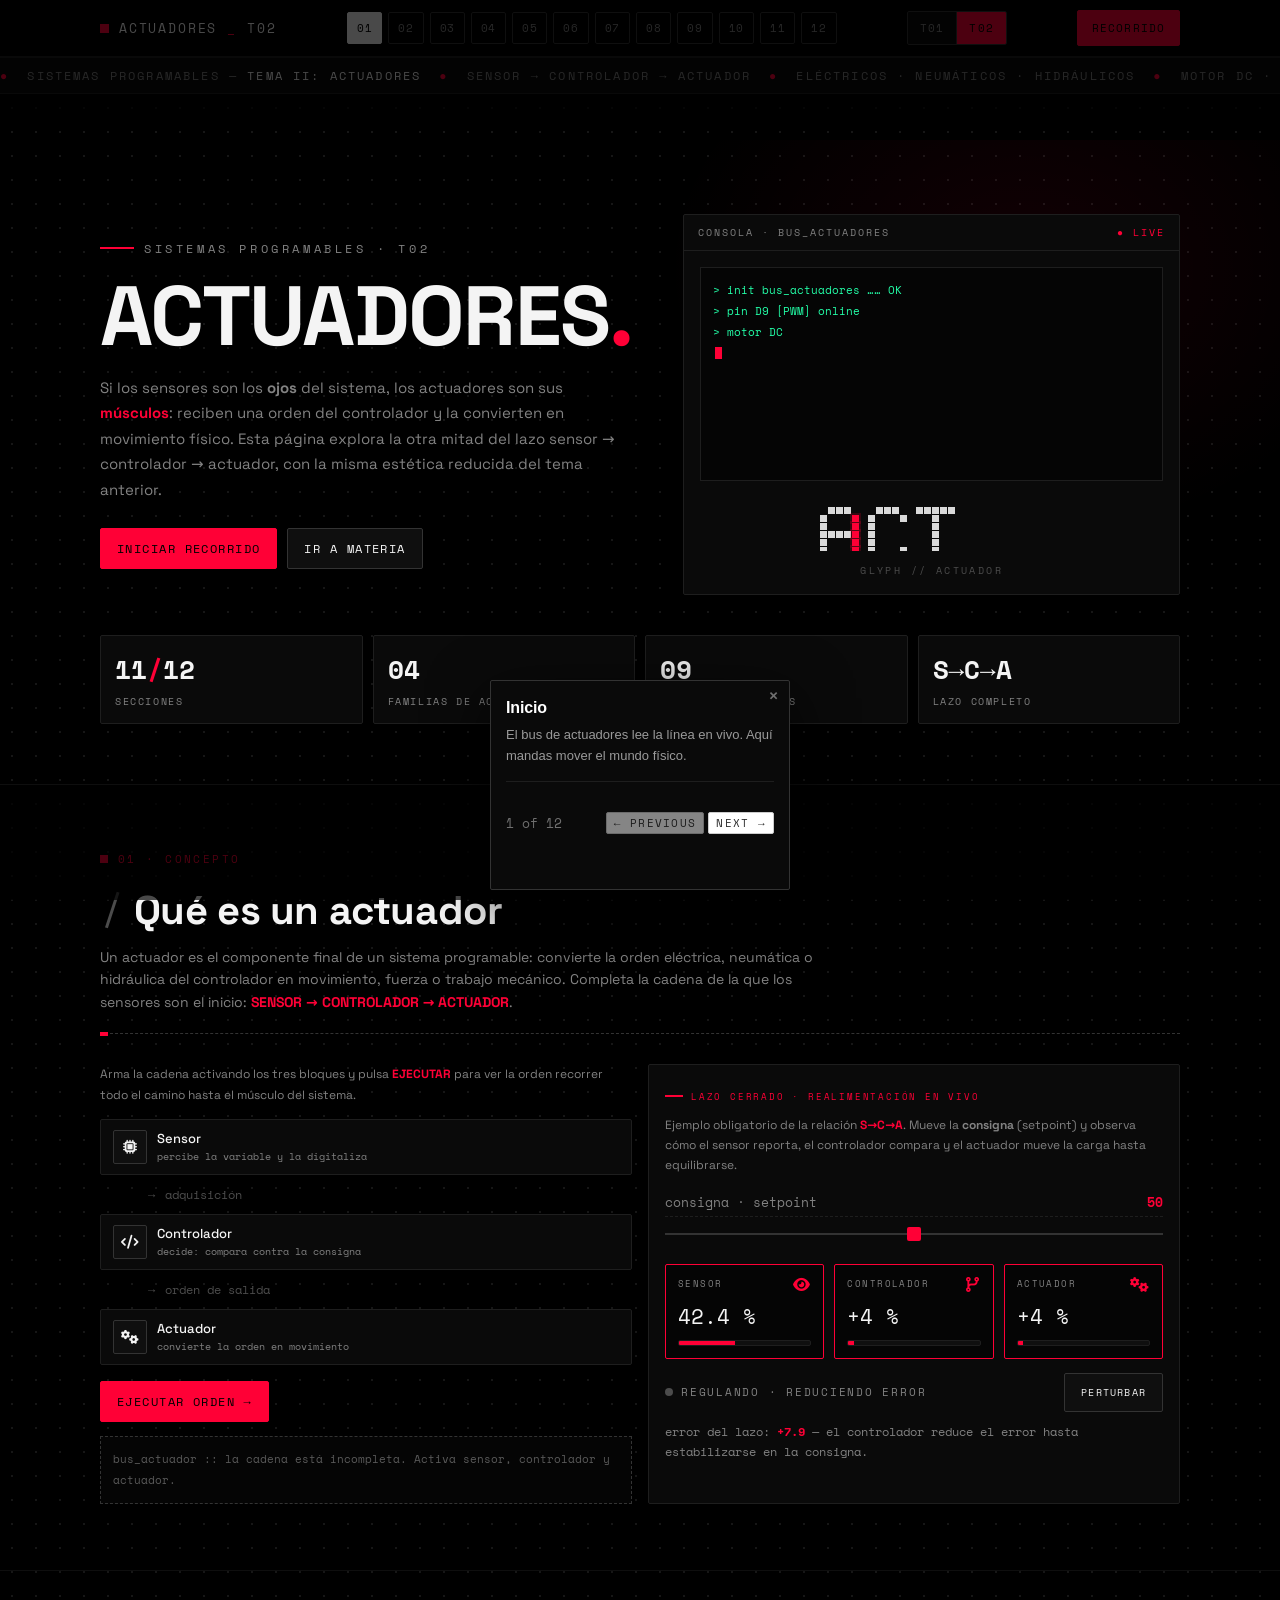
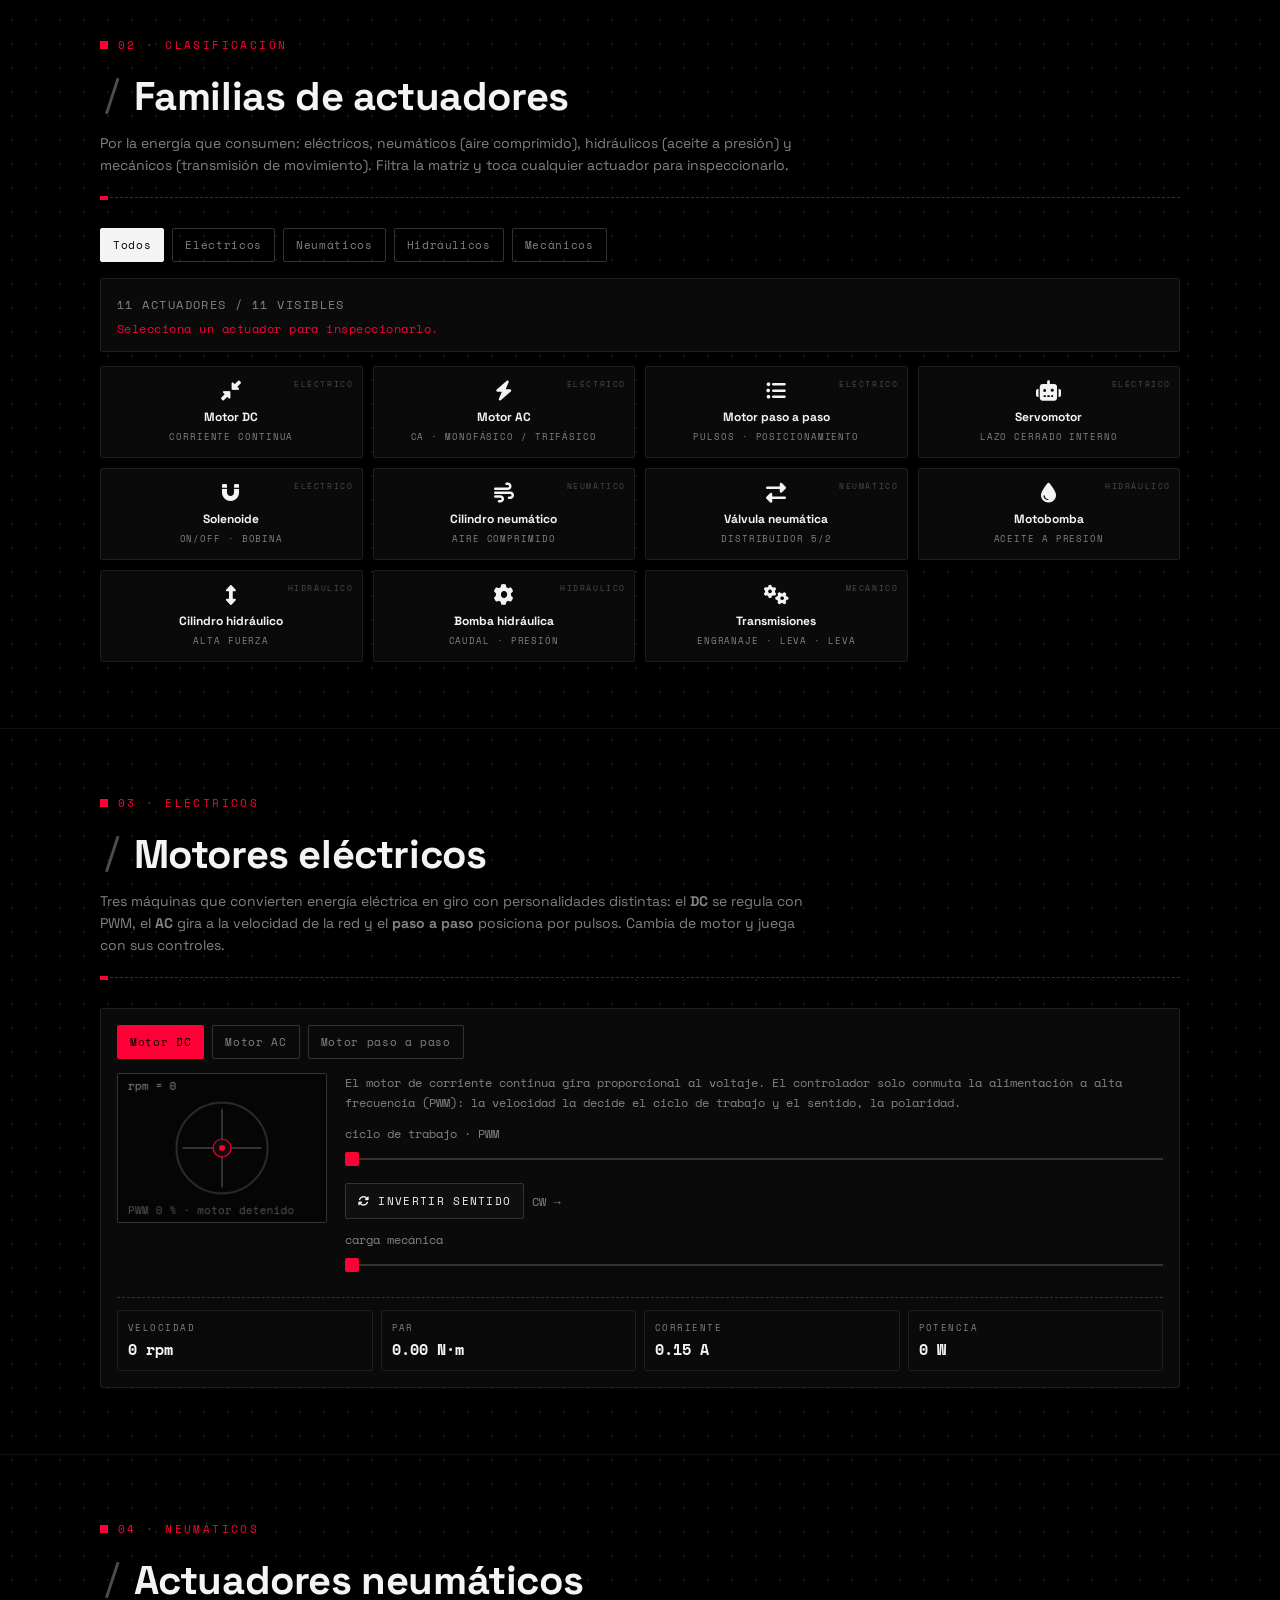
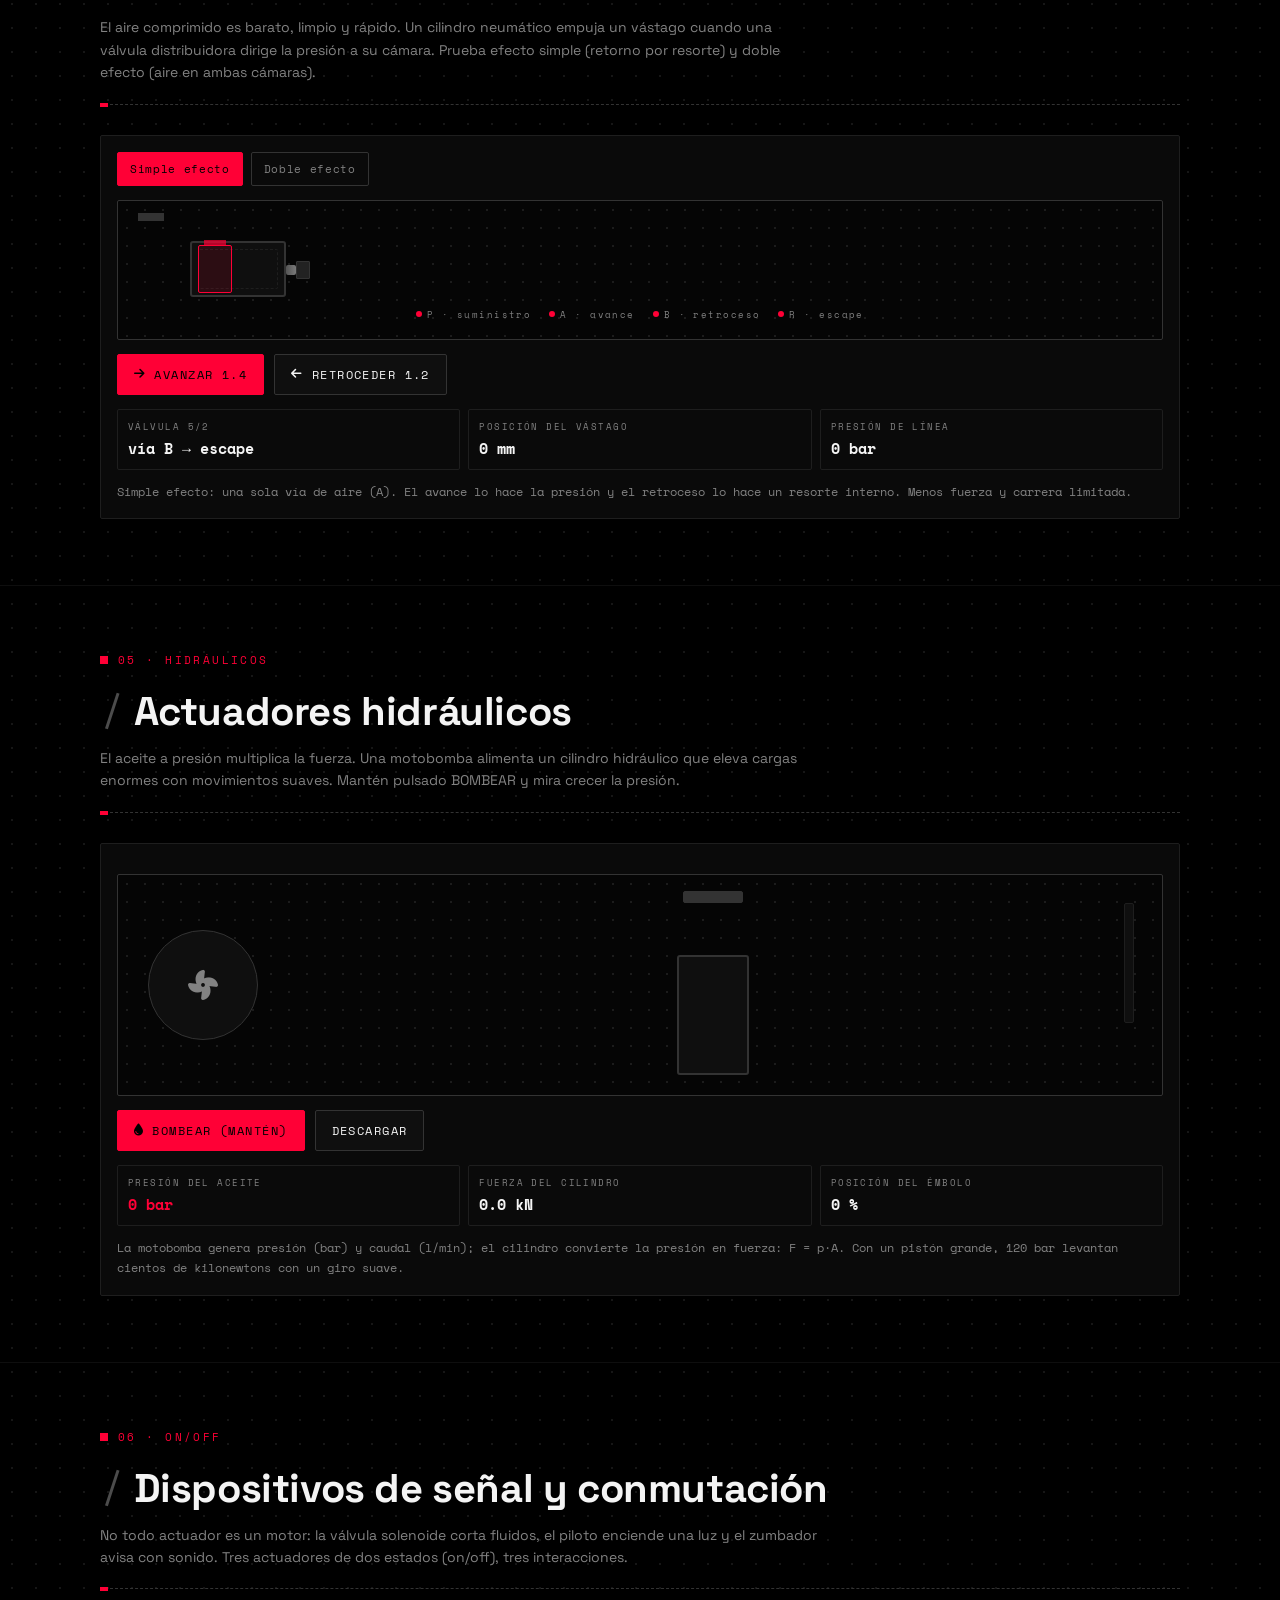
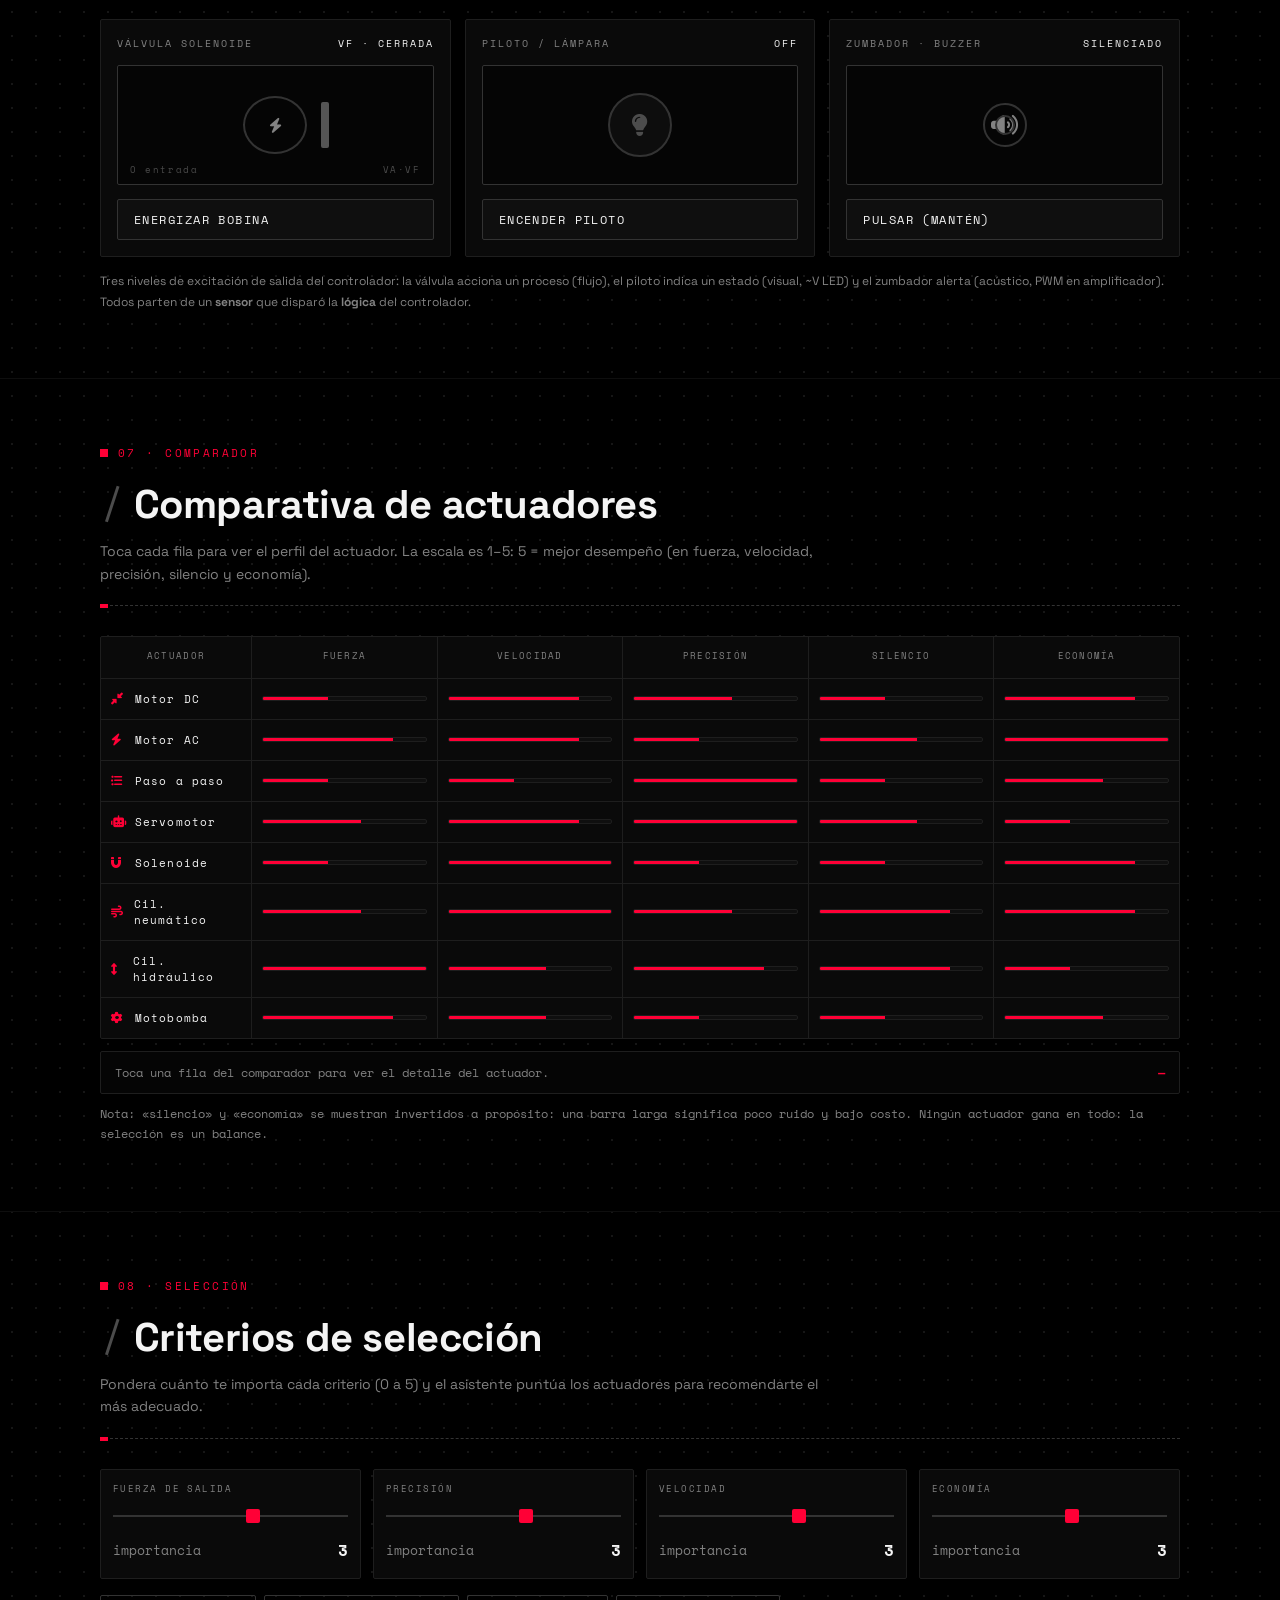
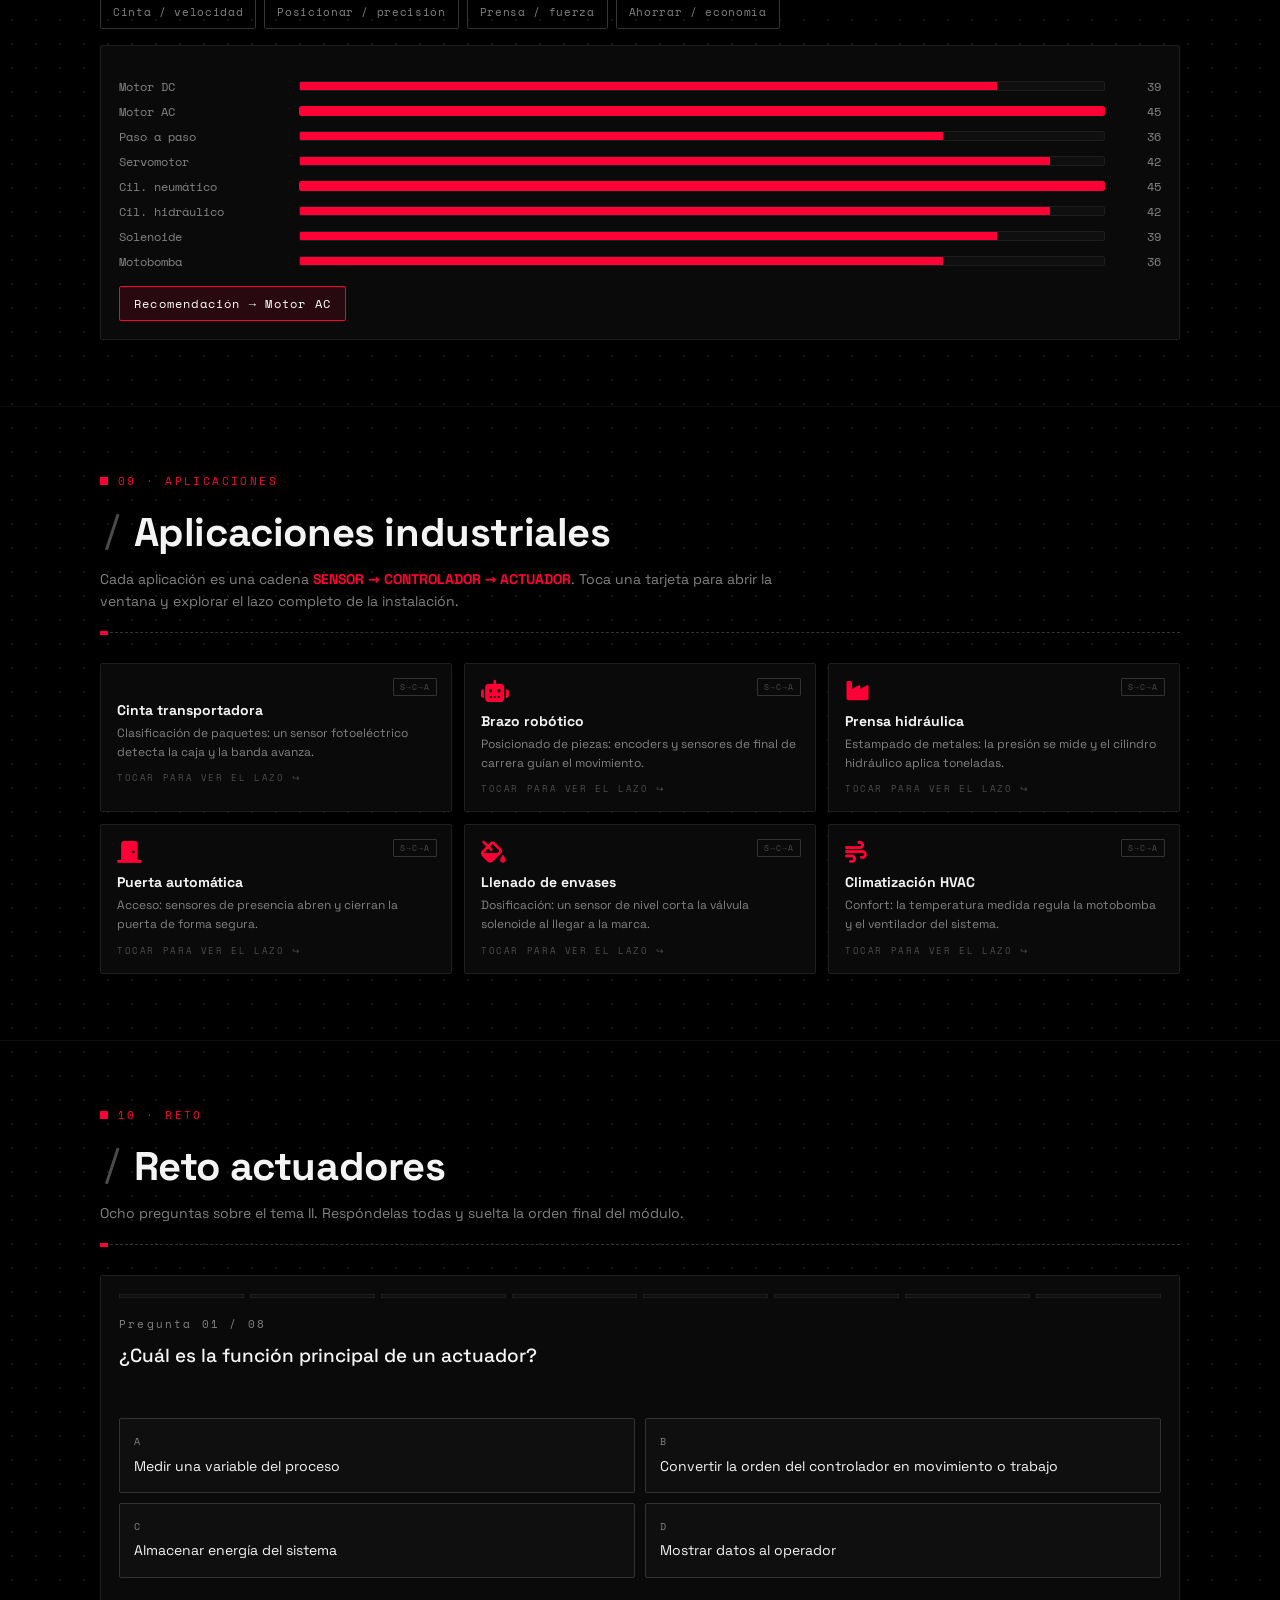
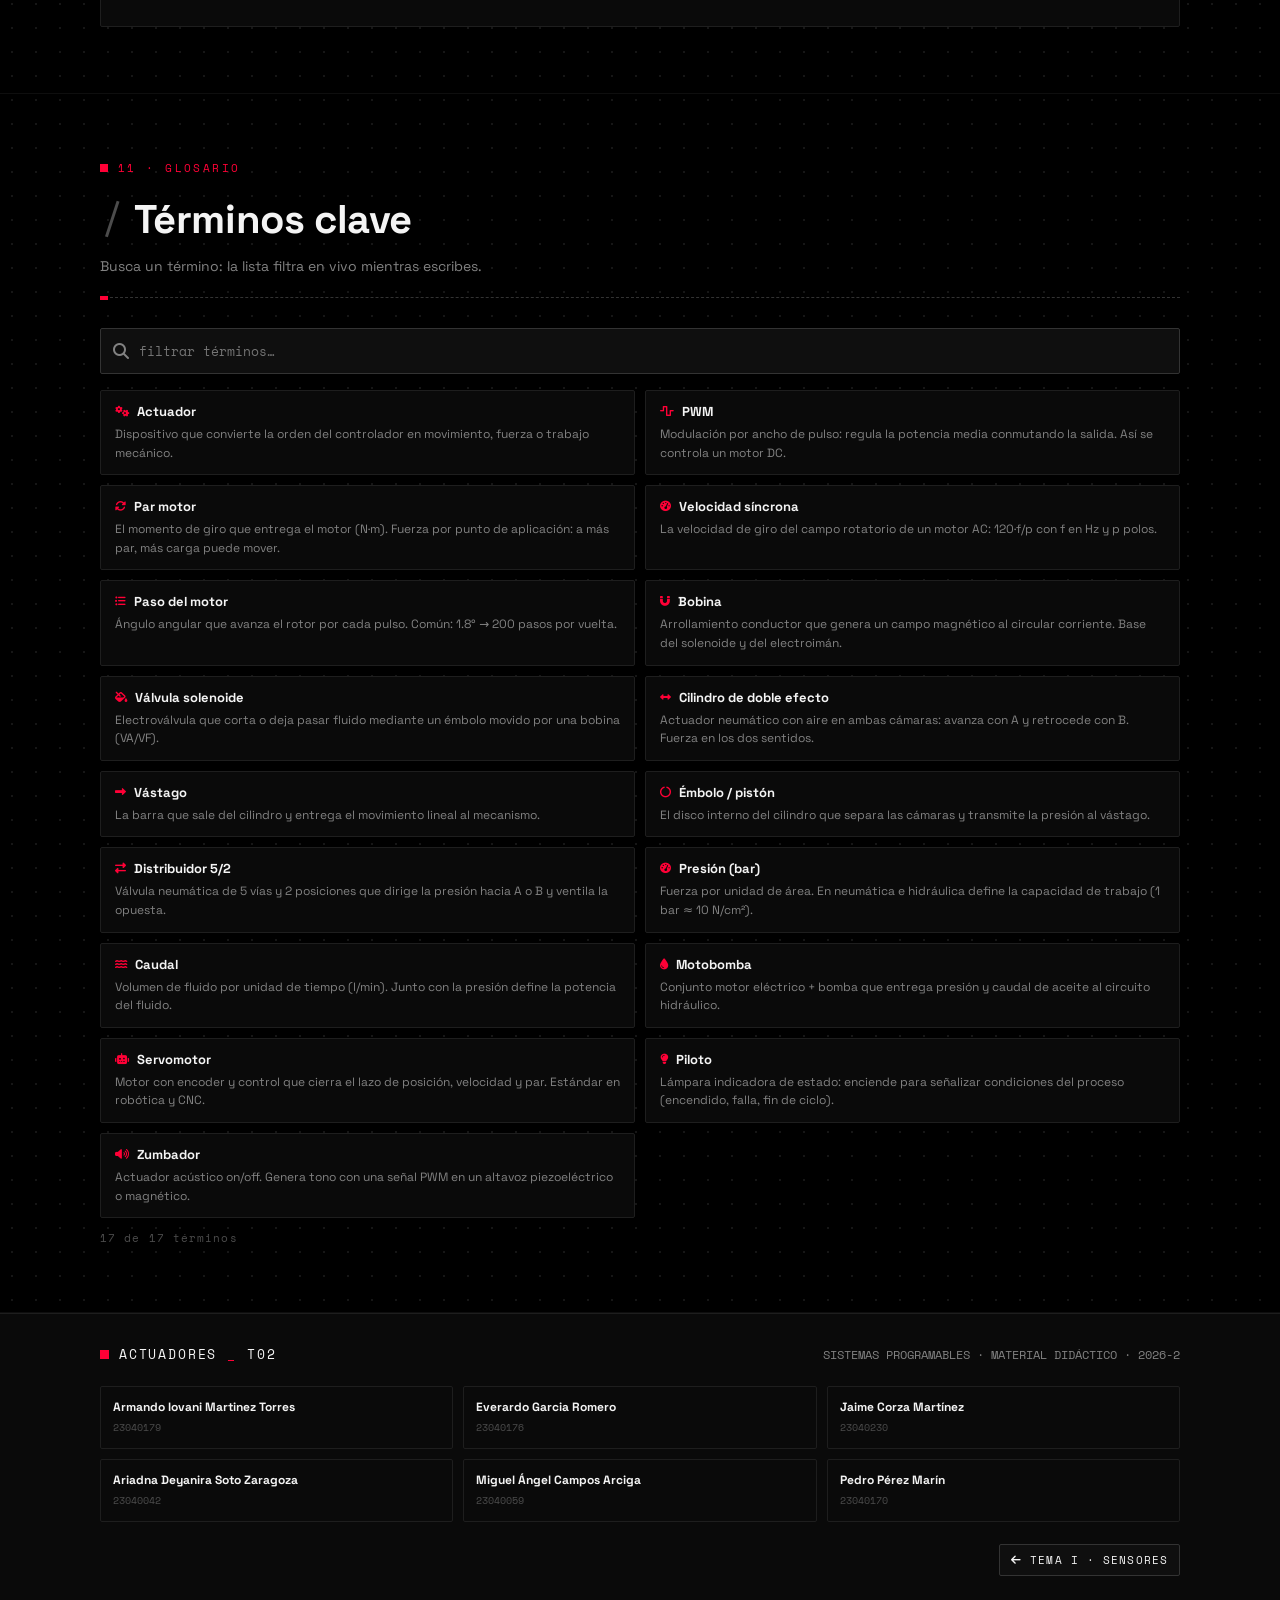
==== tema2.html @ d264b1d3 "tema 2: actuadores" ====
<!DOCTYPE html>
<html lang="es">
<head>
<meta charset="UTF-8">
<meta name="viewport" content="width=device-width, initial-scale=1.0">
<title>Actuadores · Sistemas Programables · T02</title>
<link rel="stylesheet" href="assets/vendor/fontawesome/fontawesome.min.css">
<link rel="stylesheet" href="assets/vendor/driver/driver.min.css">
<link rel="stylesheet" href="assets/css/styles.css">
<link rel="stylesheet" href="assets/css/tema2.css">
</head>
<body>

<!-- ======================= BARRA SUPERIOR ======================= -->
<header class="topbar">
  <div class="wrap topbar-in">
    <a class="nav-logo" href="index.html"><span class="dotp"></span>ACTUADORES<span class="red">_</span>T02</a>
    <nav class="nav-chips" id="navChips">
      <a class="nav-chip" href="#inicio">01</a>
      <a class="nav-chip" href="#concepto">02</a>
      <a class="nav-chip" href="#clas">03</a>
      <a class="nav-chip" href="#elect">04</a>
      <a class="nav-chip" href="#neum">05</a>
      <a class="nav-chip" href="#hidr">06</a>
      <a class="nav-chip" href="#ond">07</a>
      <a class="nav-chip" href="#comp">08</a>
      <a class="nav-chip" href="#criterio">09</a>
      <a class="nav-chip" href="#apli">10</a>
      <a class="nav-chip" href="#reto">11</a>
      <a class="nav-chip" href="#glos">12</a>
    </nav>
    <div class="theme-seg">
      <a href="index.html">T01</a>
      <a href="tema2.html" class="on">T02</a>
    </div>
    <button class="tour-btn" id="btnTour" type="button">Recorrido</button>
  </div>
</header>

<!-- ======================= MARQUEE ======================= -->
<div class="marquee" aria-hidden="true">
  <div class="marquee-track" id="marquee:track">
    <span class="m-sep">●</span><span class="m-item">Sistemas Programables — <b>Tema II: Actuadores</b></span>
    <span class="m-sep">●</span><span class="m-item">Sensor → Controlador → Actuador</span>
    <span class="m-sep">●</span><span class="m-item">Eléctricos · Neumáticos · Hidráulicos</span>
    <span class="m-sep">●</span><span class="m-item">Motor DC · AC · Paso a paso</span>
    <span class="m-sep">●</span><span class="m-item">Válvulas · Motobombas · Cilindros</span>
    <span class="m-sep">●</span><span class="m-item">Estilo Nothing · Cero internet</span>
    <span class="m-sep">●</span><span class="m-item">Sistemas Programables — <b>Tema II: Actuadores</b></span>
    <span class="m-sep">●</span><span class="m-item">Sensor → Controlador → Actuador</span>
    <span class="m-sep">●</span><span class="m-item">Eléctricos · Neumáticos · Hidráulicos</span>
    <span class="m-sep">●</span><span class="m-item">Motor DC · AC · Paso a paso</span>
    <span class="m-sep">●</span><span class="m-item">Válvulas · Motobombas · Cilindros</span>
    <span class="m-sep">●</span><span class="m-item">Estilo Nothing · Cero internet</span>
  </div>
</div>

<main>
<!-- ======================= HERO ======================= -->
<section class="hero section" id="inicio">
  <div class="wrap">
    <div class="herolay">
      <div class="hero-copy">
        <div class="hero-kick">Sistemas Programables · T02</div>
        <h1 class="big">ACTUADORES<span class="red">.</span></h1>
        <p>Si los sensores son los <b class="muted">ojos</b> del sistema, los actuadores son sus <b class="red">músculos</b>: reciben una orden del controlador y la convierten en movimiento físico. Esta página explora la otra mitad del lazo sensor → controlador → actuador, con la misma estética reducida del tema anterior.</p>
        <div class="hero-cta">
          <button class="btn red" id="btnTour2" type="button">Iniciar recorrido</button>
          <button class="btn" data-goto="#concepto" type="button">Ir a materia</button>
        </div>
      </div>

      <div class="hero-stage">
        <div class="hs-head"><span>consola · bus_actuadores</span><span class="red">● live</span></div>
        <div class="hs-body">
          <div class="feedbox" id="feed2"></div>
          <div class="glyphrow"><canvas id="heroGlyph2" width="240" height="52"></canvas></div>
          <div class="hs-label">glyph // actuador</div>
        </div>
      </div>
    </div>

    <div class="statrow">
      <div class="stat"><div class="stat-num">11<i>/</i>12</div><div class="stat-lbl">secciones</div></div>
      <div class="stat"><div class="stat-num">04</div><div class="stat-lbl">familias de actuadores</div></div>
      <div class="stat"><div class="stat-num">09</div><div class="stat-lbl">demos interactivas</div></div>
      <div class="stat"><div class="stat-num">S→C→A</div><div class="stat-lbl">lazo completo</div></div>
    </div>
  </div>
</section>

<!-- ======================= 01 CONCEPTO / LAZO ======================= -->
<section class="section" id="concepto">
  <div class="wrap">
    <div class="sec-head">
      <div class="sec-kick"><span class="sq"></span>01 · concepto</div>
      <h2 class="sec-title"><span class="num">/</span>Qué es un actuador</h2>
      <p class="sec-sub">Un actuador es el componente final de un sistema programable: convierte la orden eléctrica, neumática o hidráulica del controlador en movimiento, fuerza o trabajo mecánico. Completa la cadena de la que los sensores son el inicio: <b class="red">SENSOR → CONTROLADOR → ACTUADOR</b>.</p>
      <div class="sec-line"></div>
    </div>

    <div class="cycle">
      <div>
        <p class="muted small" style="margin-bottom:14px;line-height:1.7">Arma la cadena activando los tres bloques y pulsa <b class="red">EJECUTAR</b> para ver la orden recorrer todo el camino hasta el músculo del sistema.</p>
        <div class="act-chain" id="chainAct">
          <div class="act-node" data-on="false">
            <div class="an-top"><div class="an-ico"><i class="fas fa-microchip"></i></div><div><div class="an-name">Sensor</div><div class="an-desc">percibe la variable y la digitaliza</div></div></div>
          </div>
          <div class="act-chain-arrow"><span class="arrow">→</span> adquisición</div>
          <div class="act-node" data-on="false">
            <div class="an-top"><div class="an-ico"><i class="fas fa-code"></i></div><div><div class="an-name">Controlador</div><div class="an-desc">decide: compara contra la consigna</div></div></div>
          </div>
          <div class="act-chain-arrow"><span class="arrow">→</span> orden de salida</div>
          <div class="act-node" data-on="false">
            <div class="an-top"><div class="an-ico"><i class="fas fa-cogs"></i></div><div><div class="an-name">Actuador</div><div class="an-desc">convierte la orden en movimiento</div></div></div>
          </div>
        </div>
        <button class="btn red" id="btnExec" type="button" style="margin-top:16px" disabled>Ejecutar orden →</button>
        <div class="exec-read" id="execRead">
          <div class="l dim">bus_actuador :: la cadena está incompleta. Activa sensor, controlador y actuador.</div>
        </div>
      </div>

      <div class="loop-card">
        <div class="loop-tag">lazo cerrado · realimentación en vivo</div>
        <p class="muted small" style="line-height:1.7">Ejemplo obligatorio de la relación <b class="red">S→C→A</b>. Mueve la <b>consigna</b> (setpoint) y observa cómo el sensor reporta, el controlador compara y el actuador mueve la carga hasta equilibrarse.</p>
        <div class="readrow" style="margin:12px 0 4px"><span class="muted">consigna · setpoint</span><b id="cpSetVal" class="red">50</b></div>
        <input type="range" id="cpSet" min="0" max="100" value="50" class="accent">

        <div class="loop-cols" style="margin-top:12px">
          <div class="loop-cell" id="lpSensor">
            <div class="lc-head"><span>sensor</span><i class="lc-ico fas fa-eye"></i></div>
            <div class="lc-val" id="lpSensorVal">0.0 %</div>
            <div class="lc-bar"><i id="lpSensorBar"></i></div>
          </div>
          <div class="loop-cell" id="lpCtrl">
            <div class="lc-head"><span>controlador</span><i class="lc-ico fas fa-code-branch"></i></div>
            <div class="lc-val" id="lpCtrlVal">0 %</div>
            <div class="lc-bar"><i id="lpCtrlBar"></i></div>
          </div>
          <div class="loop-cell" id="lpAct">
            <div class="lc-head"><span>actuador</span><i class="lc-ico fas fa-cogs"></i></div>
            <div class="lc-val" id="lpActVal">0 %</div>
            <div class="lc-bar"><i id="lpActBar"></i></div>
          </div>
        </div>

        <div class="loop-foot">
          <span class="loop-status" id="lpStatus"><span class="dot"></span>INICIALIZANDO</span>
          <button class="btn" id="lpPert" type="button" style="margin-left:auto;font-size:10px">Perturbar</button>
        </div>
        <p class="mono muted small" style="margin-top:10px;line-height:1.7">error del lazo: <b class="red" id="lpErr">0.0</b> — el controlador reduce el error hasta estabilizarse en la consigna.</p>
      </div>
    </div>
  </div>
</section>

<!-- ======================= 02 CLASIFICACIÓN ======================= -->
<section class="section" id="clas">
  <div class="wrap">
    <div class="sec-head">
      <div class="sec-kick"><span class="sq"></span>02 · clasificación</div>
      <h2 class="sec-title"><span class="num">/</span>Familias de actuadores</h2>
      <p class="sec-sub">Por la energía que consumen: eléctricos, neumáticos (aire comprimido), hidráulicos (aceite a presión) y mecánicos (transmisión de movimiento). Filtra la matriz y toca cualquier actuador para inspeccionarlo.</p>
      <div class="sec-line"></div>
    </div>

    <div class="segs" id="amaSegs" style="margin-bottom:16px">
      <button class="seg active" data-f="all" type="button">Todos</button>
      <button class="seg" data-f="elec" type="button">Eléctricos</button>
      <button class="seg" data-f="neum" type="button">Neumáticos</button>
      <button class="seg" data-f="hidr" type="button">Hidráulicos</button>
      <button class="seg" data-f="mech" type="button">Mecánicos</button>
    </div>

    <div class="card" style="padding:14px 16px;margin-bottom:14px">
      <span class="mono muted small" id="amaCount" style="letter-spacing:.12em;text-transform:uppercase">11 actuadores / 11 visibles</span>
      <div class="mono red small" id="amaDetail" style="margin-top:6px;letter-spacing:.04em">Selecciona un actuador para inspeccionarlo.</div>
    </div>

    <div class="cls" id="amaGrid">
      <div class="tile" data-c="elec" data-d="Convierte corriente continua en giro y par. Velocidad regulable por PWM; potencia media. Ideal para bandas y bombas de baja exigencia."><span class="cat">eléctrico</span><i class="fas fa-compress-alt"></i><b>Motor DC</b><span>corriente continua</span></div>
      <div class="tile" data-c="elec" data-d="Funciona con corriente alterna (monofásico o trifásico). Gran potencia y robustez; velocidad ligada a la frecuencia de red."><span class="cat">eléctrico</span><i class="fas fa-bolt"></i><b>Motor AC</b><span>ca · monofásico / trifásico</span></div>
      <div class="tile" data-c="elec" data-d="Gira en pasos discretos y exactos (p. ej. 1.8°). Posiciona sin encoder; el controlador entrega pulsos que definen ángulo y velocidad."><span class="cat">eléctrico</span><i class="fas fa-list-ul"></i><b>Motor paso a paso</b><span>pulsos · posicionamiento</span></div>
      <div class="tile" data-c="elec" data-d="Motor + encoder y control propio: cierra el lazo de posición, velocidad y par. El estándar en robótica y CNC."><span class="cat">eléctrico</span><i class="fas fa-robot"></i><b>Servomotor</b><span>lazo cerrado interno</span></div>
      <div class="tile" data-c="elec" data-d="Electroimán: conmuta un émbolo. Acción on/off rápida; se usa para válvulas, contactos y pilotos."><span class="cat">eléctrico</span><i class="fas fa-magnet"></i><b>Solenoide</b><span>on/off · bobina</span></div>
      <div class="tile" data-c="neum" data-d="Cilindro empujado por aire comprimido. Simple efecto (resorte) o doble efecto (aire en ambas cámaras). Rápidos, limpios y seguros."><span class="cat">neumático</span><i class="fas fa-wind"></i><b>Cilindro neumático</b><span>aire comprimido</span></div>
      <div class="tile" data-c="neum" data-d="Distribuye el aire entre las cámaras del cilindro. La 5/2 (5 vías, 2 posiciones) o la 3/2 gobiernan avance y retroceso."><span class="cat">neumático</span><i class="fas fa-exchange-alt"></i><b>Válvula neumática</b><span>distribuidor 5/2</span></div>
      <div class="tile" data-c="hidr" data-d="Bomba de aceite impulsada por un motor eléctrico: suministra presión y caudal al circuito hidráulico."><span class="cat">hidráulico</span><i class="fas fa-tint"></i><b>Motobomba</b><span>aceite a presión</span></div>
      <div class="tile" data-c="hidr" data-d="Cilindro movido por aceite a alta presión. Fuerzas enormes (prensas, excavadoras) con control fino del caudal."><span class="cat">hidráulico</span><i class="fas fa-arrows-alt-v"></i><b>Cilindro hidráulico</b><span>alta fuerza</span></div>
      <div class="tile" data-c="hidr" data-d="Genera el flujo de aceite. Puede ser de engranajes, paletas o pistones; define presión (bar) y caudal (l/min) del sistema."><span class="cat">hidráulico</span><i class="fas fa-cog"></i><b>Bomba hidráulica</b><span>caudal · presión</span></div>
      <div class="tile" data-c="mech" data-d="Convierten y transmiten movimiento: engranajes, levas, tornillo sinfín, embragues. Bajan la velocidad y multiplican el par."><span class="cat">mecánico</span><i class="fas fa-cogs"></i><b>Transmisiones</b><span>engranaje · leva · leva</span></div>
    </div>
  </div>
</section>

<!-- ======================= 03 ELÉCTRICOS / MOTORES ======================= -->
<section class="section" id="elect">
  <div class="wrap">
    <div class="sec-head">
      <div class="sec-kick"><span class="sq"></span>03 · eléctricos</div>
      <h2 class="sec-title"><span class="num">/</span>Motores eléctricos</h2>
      <p class="sec-sub">Tres máquinas que convierten energía eléctrica en giro con personalidades distintas: el <b>DC</b> se regula con PWM, el <b>AC</b> gira a la velocidad de la red y el <b>paso a paso</b> posiciona por pulsos. Cambia de motor y juega con sus controles.</p>
      <div class="sec-line"></div>
    </div>

    <div class="cmp-panel">
      <div class="segs" id="motTabs">
        <button class="seg red active" data-m="dc" type="button">Motor DC</button>
        <button class="seg red" data-m="ac" type="button">Motor AC</button>
        <button class="seg red" data-m="step" type="button">Motor paso a paso</button>
      </div>

      <div class="mot-grid">
        <canvas class="mot-canvas" id="motCanvas" width="210" height="150"></canvas>

        <div class="mot-ctl">
          <p class="mono muted small" id="motPrinc" style="line-height:1.7">—</p>

          <div id="ctlDC">
            <div class="mono muted small" style="margin-bottom:4px">ciclo de trabajo · PWM</div>
            <input type="range" id="dcPwm" min="0" max="100" value="0" class="accent">
            <div class="row" style="display:flex;gap:8px;flex-wrap:wrap;margin-top:6px">
              <button class="btn" id="dcDir" type="button"><i class="fas fa-sync-alt"></i> Invertir sentido</button>
              <span class="mono muted small" style="align-self:center" id="dcDirV">CW →</span>
            </div>
          </div>
          <div id="ctlAC" style="display:none">
            <div class="row">
              <button class="btn red" id="acOn" type="button">Encender</button>
              <button class="btn" id="acRev" type="button" disabled>Invertir fases</button>
            </div>
            <p class="muted small" style="line-height:1.6;font-size:11px">Invertir dos fases del trifásico cambia el sentido del campo giratorio.</p>
          </div>
          <div id="ctlSTEP" style="display:none">
            <div class="row">
              <button class="btn" id="spL" type="button">◀ paso</button>
              <button class="btn" id="spR" type="button">paso ▶</button>
              <button class="btn red" id="spAuto" type="button">Auto: OFF</button>
            </div>
            <div class="readrow"><span class="muted">ángulo del rotor</span><b id="spAngle">0.0°</b></div>
          </div>

          <div id="dcCtl2" style="display:none">
            <div class="mono muted small" style="margin-bottom:4px">carga mecánica</div>
            <input type="range" id="dcLoad" min="0" max="100" value="0" class="accent">
          </div>
        </div>
      </div>

      <div class="m-reads">
        <div class="t-readrow" style="grid-template-columns:repeat(4,1fr)">
          <div class="t-read"><span>velocidad</span><b id="mR1">0 rpm</b></div>
          <div class="t-read"><span>par</span><b id="mR2">0.00 N·m</b></div>
          <div class="t-read"><span>corriente</span><b id="mR3">0.15 A</b></div>
          <div class="t-read"><span>potencia</span><b id="mR4">0 W</b></div>
        </div>
        <div class="coil-row" id="coilRow" style="display:none;margin-top:4px">
          <div class="coil" data-ph="0">A+</div>
          <div class="coil" data-ph="1">B+</div>
          <div class="coil" data-ph="2">A−</div>
          <div class="coil" data-ph="3">B−</div>
        </div>
      </div>
    </div>
  </div>
</section>

<!-- ======================= 04 NEUMÁTICOS ======================= -->
<section class="section" id="neum">
  <div class="wrap">
    <div class="sec-head">
      <div class="sec-kick"><span class="sq"></span>04 · neumáticos</div>
      <h2 class="sec-title"><span class="num">/</span>Actuadores neumáticos</h2>
      <p class="sec-sub">El aire comprimido es barato, limpio y rápido. Un cilindro neumático empuja un vástago cuando una válvula distribuidora dirige la presión a su cámara. Prueba efecto simple (retorno por resorte) y doble efecto (aire en ambas cámaras).</p>
      <div class="sec-line"></div>
    </div>

    <div class="cmp-panel">
      <div class="segs" id="pneTabs">
        <button class="seg red active" data-p="se" type="button">Simple efecto</button>
        <button class="seg red" data-p="dde" type="button">Doble efecto</button>
      </div>

      <div class="pneu-stage">
        <div class="grid-dots"></div>
        <div class="hose" id="pneHose"></div>
        <div class="pneu-vis">
          <div class="cyl-barrel"></div>
          <div class="cyl-piston" id="pnePiston" style="left:62px"></div>
          <div class="cyl-rod" id="pneRod" style="left:150px;width:10px"></div>
          <div class="cyl-tip" id="pneTip" style="left:160px"></div>
          <div class="cyl-ports">
            <span class="pt"><i></i> P · suministro</span>
            <span class="pt"><i></i> A · avance</span>
            <span class="pt"><i></i> B · retroceso</span>
            <span class="pt"><i></i> R · escape</span>
          </div>
        </div>
      </div>

      <div class="row" style="display:flex;gap:10px;flex-wrap:wrap;margin-top:14px">
        <button class="btn red" id="pneAv" type="button"><i class="fas fa-arrow-right"></i> Avanzar 1.4</button>
        <button class="btn" id="pneRe" type="button"><i class="fas fa-arrow-left"></i> Retroceder 1.2</button>
      </div>

      <div class="t-readrow" style="grid-template-columns:repeat(3,1fr);margin-top:14px">
        <div class="t-read"><span>válvula 5/2</span><b id="pneValve">vía B → escape</b></div>
        <div class="t-read"><span>posición del vástago</span><b id="pnePos">0 mm</b></div>
        <div class="t-read"><span>presión de línea</span><b id="pnePress">0 bar</b></div>
      </div>
      <p class="mono muted small" id="pnePrinc" style="line-height:1.7;margin-top:12px">—</p>
    </div>
  </div>
</section>

<!-- ======================= 05 HIDRÁULICOS ======================= -->
<section class="section" id="hidr">
  <div class="wrap">
    <div class="sec-head">
      <div class="sec-kick"><span class="sq"></span>05 · hidráulicos</div>
      <h2 class="sec-title"><span class="num">/</span>Actuadores hidráulicos</h2>
      <p class="sec-sub">El aceite a presión multiplica la fuerza. Una motobomba alimenta un cilindro hidráulico que eleva cargas enormes con movimientos suaves. Mantén pulsado BOMBEAR y mira crecer la presión.</p>
      <div class="sec-line"></div>
    </div>

    <div class="cmp-panel">
      <div class="hyd-stage">
        <div class="grid-dots"></div>
        <div class="hyd-flex">
          <div class="hyd-pump" id="hydPumpIcon">
            <span class="blades"><i class="fas fa-fan"></i></span>
          </div>
          <div class="hyd-cyl">
            <div class="hyd-cap"></div>
            <div class="hyd-rod" id="hydRod" style="bottom:26px;height:24px"></div>
            <div class="hyd-piston" id="hydPiston" style="bottom:4px"></div>
            <div class="hyd-barrel"></div>
            <div class="hyd-bar"><i id="hydBarFill"></i></div>
          </div>
        </div>
      </div>

      <div class="row" style="display:flex;gap:10px;flex-wrap:wrap;margin-top:14px">
        <button class="btn red" id="hydPump" type="button"><i class="fas fa-tint"></i> Bombear (mantén)</button>
        <button class="btn" id="hydVent" type="button">Descargar</button>
      </div>

      <div class="t-readrow" style="grid-template-columns:repeat(3,1fr);margin-top:14px">
        <div class="t-read"><span>presión del aceite</span><b class="red" id="hydPress">0 bar</b></div>
        <div class="t-read"><span>fuerza del cilindro</span><b id="hydForce">0 kN</b></div>
        <div class="t-read"><span>posición del émbolo</span><b id="hydPos">0 %</b></div>
      </div>
      <p class="mono muted small" id="hydPrinc" style="line-height:1.7;margin-top:12px">—</p>
    </div>
  </div>
</section>

<!-- ======================= 06 ON/OFF ======================= -->
<section class="section" id="ond">
  <div class="wrap">
    <div class="sec-head">
      <div class="sec-kick"><span class="sq"></span>06 · on/off</div>
      <h2 class="sec-title"><span class="num">/</span>Dispositivos de señal y conmutación</h2>
      <p class="sec-sub">No todo actuador es un motor: la válvula solenoide corta fluidos, el piloto enciende una luz y el zumbador avisa con sonido. Tres actuadores de dos estados (on/off), tres interacciones.</p>
      <div class="sec-line"></div>
    </div>

    <div class="dev-grid">
      <!-- Válvula solenoide -->
      <div class="dev-card">
        <div class="dc-tt"><span>válvula solenoide</span><b id="solState">VF · cerrada</b></div>
        <div class="dev-vis" id="solVis">
          <span class="sol-port left" id="solPortL">O entrada</span>
          <div class="sol-coil"><i class="fas fa-bolt"></i></div>
          <div class="sol-plunger"></div>
          <span class="sol-port right" id="solPortR">VA·VF</span>
        </div>
        <button class="btn" id="solBtn" type="button">Energizar bobina</button>
      </div>

      <!-- Piloto -->
      <div class="dev-card">
        <div class="dc-tt"><span>piloto / lámpara</span><b id="pilState">OFF</b></div>
        <div class="dev-vis" id="pilVis">
          <div class="lamp"><i class="fas fa-lightbulb"></i></div>
        </div>
        <button class="btn" id="pilBtn" type="button">Encender piloto</button>
      </div>

      <!-- Zumbador -->
      <div class="dev-card">
        <div class="dc-tt"><span>zumbador · buzzer</span><b id="buzzState">silenciado</b></div>
        <div class="dev-vis" id="buzzVis">
          <div class="buzz">
            <span class="arc a"></span>
            <span class="arc b"></span>
            <i class="fas fa-volume-up"></i>
          </div>
        </div>
        <button class="btn" id="buzzBtn" type="button">Pulsar (mantén)</button>
      </div>
    </div>

    <p class="muted small" style="line-height:1.7;margin-top:14px">Tres niveles de excitación de salida del controlador: la válvula acciona un proceso (flujo), el piloto indica un estado (visual, ~V LED) y el zumbador alerta (acústico, PWM en amplificador). Todos parten de un <b>sensor</b> que disparó la <b>lógica</b> del controlador.</p>
  </div>
</section>

<!-- ======================= 07 COMPARADOR ======================= -->
<section class="section" id="comp">
  <div class="wrap">
    <div class="sec-head">
      <div class="sec-kick"><span class="sq"></span>07 · comparador</div>
      <h2 class="sec-title"><span class="num">/</span>Comparativa de actuadores</h2>
      <p class="sec-sub">Toca cada fila para ver el perfil del actuador. La escala es 1–5: 5 = mejor desempeño (en fuerza, velocidad, precisión, silencio y economía).</p>
      <div class="sec-line"></div>
    </div>

    <div class="cmp-wrap">
      <div class="cmp-tbl" id="cmpTbl">
        <div class="hd">actuador</div>
        <div class="hd">fuerza</div>
        <div class="hd">velocidad</div>
        <div class="hd">precisión</div>
        <div class="hd">silencio</div>
        <div class="hd">economía</div>
      </div>
    </div>
    <div class="cmp-detail" id="cmpDetail">
      <span class="muted">Toca una fila del comparador para ver el detalle del actuador.</span>
      <b class="red" id="cmpRecom">—</b>
    </div>
    <p class="mono muted small" style="margin-top:10px;line-height:1.7">Nota: «silencio» y «economía» se muestran invertidos a propósito: una barra larga significa poco ruido y bajo costo. Ningún actuador gana en todo: la selección es un balance.</p>
  </div>
</section>

<!-- ======================= 08 CRITERIOS ======================= -->
<section class="section" id="criterio">
  <div class="wrap">
    <div class="sec-head">
      <div class="sec-kick"><span class="sq"></span>08 · selección</div>
      <h2 class="sec-title"><span class="num">/</span>Criterios de selección</h2>
      <p class="sec-sub">Pondera cuánto te importa cada criterio (0 a 5) y el asistente puntúa los actuadores para recomendarte el más adecuado.</p>
      <div class="sec-line"></div>
    </div>

    <div class="crit-grid">
      <div class="crit-item"><label>fuerza de salida</label><input type="range" id="crF" min="0" max="5" step="1" value="3" class="accent"><div class="readrow"><span class="muted">importancia</span><b id="crFv">3</b></div></div>
      <div class="crit-item"><label>precisión</label><input type="range" id="crP" min="0" max="5" step="1" value="3" class="accent"><div class="readrow"><span class="muted">importancia</span><b id="crPv">3</b></div></div>
      <div class="crit-item"><label>velocidad</label><input type="range" id="crV" min="0" max="5" step="1" value="3" class="accent"><div class="readrow"><span class="muted">importancia</span><b id="crVv">3</b></div></div>
      <div class="crit-item"><label>economía</label><input type="range" id="crE" min="0" max="5" step="1" value="3" class="accent"><div class="readrow"><span class="muted">importancia</span><b id="crEv">3</b></div></div>
    </div>

    <div class="segs" id="critPresets" style="margin:16px 0">
      <button class="seg red" data-s="vel" type="button">Cinta / velocidad</button>
      <button class="seg red" data-s="pres" type="button">Posicionar / precisión</button>
      <button class="seg red" data-s="frz" type="button">Prensa / fuerza</button>
      <button class="seg red" data-s="eco" type="button">Ahorrar / economía</button>
    </div>

    <div class="card">
      <div class="rank-list" id="rankList"></div>
      <div style="margin-top:16px"><span class="recom" id="rankRecom">Recomendación → esperando criterios</span></div>
    </div>
  </div>
</section>

<!-- ======================= 09 APLICACIONES ======================= -->
<section class="section" id="apli">
  <div class="wrap">
    <div class="sec-head">
      <div class="sec-kick"><span class="sq"></span>09 · aplicaciones</div>
      <h2 class="sec-title"><span class="num">/</span>Aplicaciones industriales</h2>
      <p class="sec-sub">Cada aplicación es una cadena <b class="red">SENSOR → CONTROLADOR → ACTUADOR</b>. Toca una tarjeta para abrir la ventana y explorar el lazo completo de la instalación.</p>
      <div class="sec-line"></div>
    </div>

    <div class="app-grid" id="appGrid">
      <div class="app-card" data-a="cinta"><span class="ac-node">S→C→A</span><i class="ac-ico fas fa-conveyor "></i><b>Cinta transportadora</b><p>Clasificación de paquetes: un sensor fotoeléctrico detecta la caja y la banda avanza.</p><span class="ac-link">tocar para ver el lazo ↪</span></div>
      <div class="app-card" data-a="brazo"><span class="ac-node">S→C→A</span><i class="ac-ico fas fa-robot"></i><b>Brazo robótico</b><p>Posicionado de piezas: encoders y sensores de final de carrera guían el movimiento.</p><span class="ac-link">tocar para ver el lazo ↪</span></div>
      <div class="app-card" data-a="prensa"><span class="ac-node">S→C→A</span><i class="ac-ico fas fa-industry"></i><b>Prensa hidráulica</b><p>Estampado de metales: la presión se mide y el cilindro hidráulico aplica toneladas.</p><span class="ac-link">tocar para ver el lazo ↪</span></div>
      <div class="app-card" data-a="puerta"><span class="ac-node">S→C→A</span><i class="ac-ico fas fa-door-closed"></i><b>Puerta automática</b><p>Acceso: sensores de presencia abren y cierran la puerta de forma segura.</p><span class="ac-link">tocar para ver el lazo ↪</span></div>
      <div class="app-card" data-a="llenado"><span class="ac-node">S→C→A</span><i class="ac-ico fas fa-fill-drip"></i><b>Llenado de envases</b><p>Dosificación: un sensor de nivel corta la válvula solenoide al llegar a la marca.</p><span class="ac-link">tocar para ver el lazo ↪</span></div>
      <div class="app-card" data-a="hvac"><span class="ac-node">S→C→A</span><i class="ac-ico fas fa-wind"></i><b>Climatización HVAC</b><p>Confort: la temperatura medida regula la motobomba y el ventilador del sistema.</p><span class="ac-link">tocar para ver el lazo ↪</span></div>
    </div>
  </div>
</section>

<!-- ======================= 10 RETO ======================= -->
<section class="section" id="reto">
  <div class="wrap">
    <div class="sec-head">
      <div class="sec-kick"><span class="sq"></span>10 · reto</div>
      <h2 class="sec-title"><span class="num">/</span>Reto actuadores</h2>
      <p class="sec-sub">Ocho preguntas sobre el tema II. Respóndelas todas y suelta la orden final del módulo.</p>
      <div class="sec-line"></div>
    </div>

    <div class="quizstage" id="quizStage2">
      <div class="qprog" id="qprog2"></div>
      <div class="qcount" id="qcount2">Pregunta 01 / 08</div>
      <div class="qtext" id="qtext2"></div>
      <div class="qopts" id="qopts2"></div>
      <div class="quiz-fb" id="qfb2"></div>
    </div>
  </div>
</section>

<!-- ======================= 11 GLOSARIO ======================= -->
<section class="section" id="glos">
  <div class="wrap">
    <div class="sec-head">
      <div class="sec-kick"><span class="sq"></span>11 · glosario</div>
      <h2 class="sec-title"><span class="num">/</span>Términos clave</h2>
      <p class="sec-sub">Busca un término: la lista filtra en vivo mientras escribes.</p>
      <div class="sec-line"></div>
    </div>

    <div class="gsearch"><i class="fas fa-search"></i><input id="gInput2" type="text" placeholder="filtrar términos…"></div>
    <div class="glist" id="glist2"></div>
    <div class="gcount" id="gcount2"></div>
  </div>
</section>
</main>

<!-- ======================= FOOTER ======================= -->
<footer>
  <div class="wrap">
    <div class="foot-top">
      <span class="nav-logo"><span class="dotp"></span>ACTUADORES<span class="red">_</span>T02</span>
      <span class="mono muted small">SISTEMAS PROGRAMABLES · MATERIAL DIDÁCTICO · 2026-2</span>
    </div>
    <div class="foot-team">
      <div><b>Armando Iovani Martinez Torres </b><span>23040179</span></div>
      <div><b>Everardo Garcia Romero</b><span>23040176</span></div>
      <div><b>Jaime Corza Martínez </b><span>23040230</span></div>
      <div><b>Ariadna Deyanira Soto Zaragoza</b><span>23040042</span></div>
      <div><b>Miguel Ángel Campos Arciga</b><span>23040059</span></div>
      <div><b>Pedro Pérez Marín</b><span>23040170</span></div>
    </div>
    <div class="foot-nav">
      <a class="btn" href="index.html"><i class="fas fa-arrow-left"></i> Tema I · Sensores</a>
    </div>
  </div>
</footer>

<!-- ======================= MODAL APLICACIÓN ======================= -->
<div class="modal-back" id="modalBack">
  <div class="modal" role="dialog" aria-modal="true" aria-labelledby="modalTitle">
    <div class="modal-head"><b id="modalTitle">Aplicación</b><button class="modal-close" id="modalClose" type="button" aria-label="cerrar">×</button></div>
    <div class="modal-body">
      <p id="modalDesc"></p>
      <div class="scc-chain" id="modalChain"></div>
    </div>
  </div>
</div>

<script src="assets/vendor/driver/driver.min.js"></script>
<script src="assets/vendor/confetti/confetti.min.js"></script>
<script src="assets/js/app2.js"></script>
</body>
</html>
---- assets/vendor/driver/driver.min.css ----
/**
 * Skipped minification because the original files appears to be already minified.
 * Original file: /npm/driver.js@1.3.1/dist/driver.css
 *
 * Do NOT use SRI with dynamically generated files! More information: https://www.jsdelivr.com/using-sri-with-dynamic-files
 */
.driver-active .driver-overlay,.driver-active *{pointer-events:none}.driver-active .driver-active-element,.driver-active .driver-active-element *,.driver-popover,.driver-popover *{pointer-events:auto}@keyframes animate-fade-in{0%{opacity:0}to{opacity:1}}.driver-fade .driver-overlay{animation:animate-fade-in .2s ease-in-out}.driver-fade .driver-popover{animation:animate-fade-in .2s}.driver-popover{all:unset;box-sizing:border-box;color:#2d2d2d;margin:0;padding:15px;border-radius:5px;min-width:250px;max-width:300px;box-shadow:0 1px 10px #0006;z-index:1000000000;position:fixed;top:0;right:0;background-color:#fff}.driver-popover *{font-family:Helvetica Neue,Inter,ui-sans-serif,"Apple Color Emoji",Helvetica,Arial,sans-serif}.driver-popover-title{font:19px/normal sans-serif;font-weight:700;display:block;position:relative;line-height:1.5;zoom:1;margin:0}.driver-popover-close-btn{all:unset;position:absolute;top:0;right:0;width:32px;height:28px;cursor:pointer;font-size:18px;font-weight:500;color:#d2d2d2;z-index:1;text-align:center;transition:color;transition-duration:.2s}.driver-popover-close-btn:hover,.driver-popover-close-btn:focus{color:#2d2d2d}.driver-popover-title[style*=block]+.driver-popover-description{margin-top:5px}.driver-popover-description{margin-bottom:0;font:14px/normal sans-serif;line-height:1.5;font-weight:400;zoom:1}.driver-popover-footer{margin-top:15px;text-align:right;zoom:1;display:flex;align-items:center;justify-content:space-between}.driver-popover-progress-text{font-size:13px;font-weight:400;color:#727272;zoom:1}.driver-popover-footer button{all:unset;display:inline-block;box-sizing:border-box;padding:3px 7px;text-decoration:none;text-shadow:1px 1px 0 #fff;background-color:#fff;color:#2d2d2d;font:12px/normal sans-serif;cursor:pointer;outline:0;zoom:1;line-height:1.3;border:1px solid #ccc;border-radius:3px}.driver-popover-footer .driver-popover-btn-disabled{opacity:.5;pointer-events:none}:not(body):has(>.driver-active-element){overflow:hidden!important}.driver-no-interaction,.driver-no-interaction *{pointer-events:none!important}.driver-popover-footer button:hover,.driver-popover-footer button:focus{background-color:#f7f7f7}.driver-popover-navigation-btns{display:flex;flex-grow:1;justify-content:flex-end}.driver-popover-navigation-btns button+button{margin-left:4px}.driver-popover-arrow{content:"";position:absolute;border:5px solid #fff}.driver-popover-arrow-side-over{display:none}.driver-popover-arrow-side-left{left:100%;border-right-color:transparent;border-bottom-color:transparent;border-top-color:transparent}.driver-popover-arrow-side-right{right:100%;border-left-color:transparent;border-bottom-color:transparent;border-top-color:transparent}.driver-popover-arrow-side-top{top:100%;border-right-color:transparent;border-bottom-color:transparent;border-left-color:transparent}.driver-popover-arrow-side-bottom{bottom:100%;border-left-color:transparent;border-top-color:transparent;border-right-color:transparent}.driver-popover-arrow-side-center{display:none}.driver-popover-arrow-side-left.driver-popover-arrow-align-start,.driver-popover-arrow-side-right.driver-popover-arrow-align-start{top:15px}.driver-popover-arrow-side-top.driver-popover-arrow-align-start,.driver-popover-arrow-side-bottom.driver-popover-arrow-align-start{left:15px}.driver-popover-arrow-align-end.driver-popover-arrow-side-left,.driver-popover-arrow-align-end.driver-popover-arrow-side-right{bottom:15px}.driver-popover-arrow-side-top.driver-popover-arrow-align-end,.driver-popover-arrow-side-bottom.driver-popover-arrow-align-end{right:15px}.driver-popover-arrow-side-left.driver-popover-arrow-align-center,.driver-popover-arrow-side-right.driver-popover-arrow-align-center{top:50%;margin-top:-5px}.driver-popover-arrow-side-top.driver-popover-arrow-align-center,.driver-popover-arrow-side-bottom.driver-popover-arrow-align-center{left:50%;margin-left:-5px}.driver-popover-arrow-none{display:none}
---- assets/css/styles.css ----
/* ============================================================
   Página SENSORES — estilo "Nothing"
   negro puro · acento rojo · matriz de puntos · tipografía mono
   ============================================================ */

:root{
  --bg:#000000;
  --panel:#0a0a0a;
  --panel2:#0f0f0f;
  --line:#1e1e1e;
  --line2:#333333;
  --txt:#f4f4f4;
  --muted:#828282;
  --dim:#4c4c4c;
  --red:#ff0036;
  --red-dim:rgba(255,0,54,.12);
  --amber:#ffb300;
  --ok:#23ffa8;
  --font-ui:'Space Grotesk',system-ui,-apple-system,'Segoe UI',sans-serif;
  --font-mono:'Space Mono','SFMono-Regular',Consolas,ui-monospace,monospace;
}

@font-face{font-family:'Space Grotesk';font-style:normal;font-weight:400;src:url('../fonts/space-grotesk-v22-latin-regular.woff2') format('woff2')}
@font-face{font-family:'Space Grotesk';font-style:normal;font-weight:500;src:url('../fonts/space-grotesk-v22-latin-500.woff2') format('woff2')}
@font-face{font-family:'Space Grotesk';font-style:normal;font-weight:700;src:url('../fonts/space-grotesk-v22-latin-700.woff2') format('woff2')}
@font-face{font-family:'Space Mono';font-style:normal;font-weight:400;src:url('../fonts/space-mono-v17-latin-regular.woff2') format('woff2')}
@font-face{font-family:'Space Mono';font-style:normal;font-weight:700;src:url('../fonts/space-mono-v17-latin-700.woff2') format('woff2')}

*{box-sizing:border-box;margin:0;padding:0}
html{scroll-behavior:smooth}
body{
  background:var(--bg);
  background-image:radial-gradient(circle, #161616 1px, transparent 1px);
  background-size:24px 24px;
  color:var(--txt);
  font-family:var(--font-ui);
  -webkit-font-smoothing:antialiased;
  overflow-x:hidden;
}
.wrap{max-width:1120px;margin:0 auto;padding:0 20px}
.mono{font-family:var(--font-mono)}
.red{color:var(--red)}
.muted{color:var(--muted)}
.big{font-size:clamp(38px,7vw,84px);font-weight:700;line-height:.95;letter-spacing:-.02em}
.small{font-size:12px}

/* ---------------- barra superior ---------------- */
.topbar{
  position:sticky;top:0;z-index:60;
  background:rgba(0,0,0,.85);
  backdrop-filter:blur(8px);
  border-bottom:1px solid var(--line);
}
.topbar-in{display:flex;align-items:center;justify-content:space-between;height:56px;gap:14px}
.nav-logo{display:flex;align-items:center;gap:10px;font-family:var(--font-mono);font-size:13px;letter-spacing:.14em;text-transform:uppercase;white-space:nowrap;color:var(--txt);text-decoration:none;outline:none;-webkit-tap-highlight-color:transparent}
.nav-logo:visited{color:var(--txt)}
.nav-logo .dotp{width:9px;height:9px;background:var(--red);box-shadow:0 0 0 0 rgba(255,0,54,.6);animation:breathe 2.4s ease-in-out infinite}
@keyframes breathe{0%,100%{box-shadow:0 0 0 0 rgba(255,0,54,.55)}50%{box-shadow:0 0 0 6px rgba(255,0,54,0)}}
.nav-chips{display:flex;gap:6px;overflow-x:auto;scrollbar-width:none}
.nav-chips::-webkit-scrollbar{display:none}
.nav-chip{
  font-family:var(--font-mono);font-size:11px;letter-spacing:.06em;
  padding:7px 9px;border:1px solid var(--line2);color:var(--muted);
  text-decoration:none;border-radius:2px;white-space:nowrap;transition:.2s;
}
.nav-chip:hover{color:var(--txt);border-color:#555}
.nav-chip.active{color:#000;background:var(--txt);border-color:var(--txt)}
.tour-btn{
  font-family:var(--font-mono);font-size:11px;letter-spacing:.1em;text-transform:uppercase;
  padding:9px 14px;background:var(--red);color:#000;border:1px solid var(--red);
  border-radius:2px;cursor:pointer;white-space:nowrap;transition:.2s;
}
.tour-btn:hover{background:#ff2e5c}

/* ---------------- theme switcher (T01 / T02) ---------------- */
.theme-seg{display:flex;gap:0;border:1px solid var(--line2);border-radius:2px;overflow:hidden;flex:none;background:var(--panel)}
.theme-seg a{font-family:var(--font-mono);font-size:11px;letter-spacing:.1em;padding:8px 12px;color:var(--muted);text-decoration:none;border-right:1px solid var(--line2);transition:.15s;white-space:nowrap}
.theme-seg a:visited{color:var(--muted)}
.theme-seg a:last-child{border-right:none}
.theme-seg a:hover{color:var(--txt)}
.theme-seg a.on{background:var(--red);color:#000;border-color:var(--red)}

/* ---------------- marquee ---------------- */
.marquee{border-block:1px solid var(--line);overflow:hidden;background:var(--panel);padding:9px 0}
.marquee-track{display:flex;gap:0;width:max-content;animation:mq 28s linear infinite;font-family:var(--font-mono);font-size:12px;letter-spacing:.18em;text-transform:uppercase;color:var(--muted);white-space:nowrap}
.marquee-track .m-item{padding:0 18px}
.marquee-track .m-item b{color:var(--txt);font-weight:400}
.marquee-track .m-sep{color:var(--red)}
@keyframes mq{0%{transform:translateX(0)}100%{transform:translateX(-50%)}}

/* ---------------- secciones ---------------- */
main{padding-top:46px}
.section{padding:66px 0;scroll-margin-top:84px;border-bottom:1px solid #0e0e0e}
.sec-head{margin-bottom:30px}
.sec-kick{display:flex;align-items:center;gap:10px;font-family:var(--font-mono);font-size:11px;letter-spacing:.22em;text-transform:uppercase;color:var(--red);margin-bottom:12px}
.sec-kick .sq{width:8px;height:8px;background:var(--red);flex:none}
.sec-title{font-size:clamp(26px,4vw,40px);font-weight:700;letter-spacing:-.01em}
.sec-title .num{color:var(--dim);font-family:var(--font-mono);font-weight:400;margin-right:10px}
.sec-sub{color:var(--muted);font-size:14px;max-width:720px;margin-top:8px;line-height:1.6}
.sec-line{margin-top:20px;border-top:1px dashed var(--line2);position:relative}
.sec-line::after{content:'';position:absolute;left:0;top:-2px;width:8px;height:4px;background:var(--red)}

.card{border:1px solid var(--line);background:var(--panel);border-radius:2px;padding:18px;transition:border-color .25s}
.card:hover{border-color:var(--line2)}
.grid2{display:grid;grid-template-columns:1fr 1fr;gap:16px}
.grid3{display:grid;grid-template-columns:repeat(3,1fr);gap:14px}
.tag{font-family:var(--font-mono);font-size:10px;letter-spacing:.2em;text-transform:uppercase;color:var(--red);border:1px solid rgba(255,0,54,.35);background:var(--red-dim);padding:3px 7px;border-radius:2px;display:inline-block}
.tag.ghost{color:var(--muted);border-color:var(--line2);background:transparent}

/* botones y segs */
.btn{
  font-family:var(--font-mono);font-size:12px;letter-spacing:.12em;text-transform:uppercase;
  border:1px solid var(--line2);background:var(--panel2);color:var(--txt);
  padding:11px 16px;border-radius:2px;cursor:pointer;transition:.18s;display:inline-flex;align-items:center;gap:8px;
}
.btn:hover{border-color:#555}
.btn.red{background:var(--red);border-color:var(--red);color:#000}
.btn.red:hover{background:#ff2e5c}
.btn.dim{opacity:.55}
.segs{display:flex;flex-wrap:wrap;gap:8px}
.seg{
  font-family:var(--font-mono);font-size:11px;letter-spacing:.06em;
  padding:8px 12px;border:1px solid var(--line2);color:var(--muted);
  background:transparent;border-radius:2px;cursor:pointer;transition:.15s;
}
.seg:hover{color:var(--txt);border-color:#555}
.seg.active{background:var(--txt);border-color:var(--txt);color:#000}
.seg.red.active{background:var(--red);border-color:var(--red);color:#000}

/* controles */
input[type=range]{-webkit-appearance:none;appearance:none;width:100%;height:26px;background:transparent;outline:none}
input[type=range]::-webkit-slider-runnable-track{height:2px;background:var(--line2);border:none}
input[type=range]::-webkit-slider-thumb{
  -webkit-appearance:none;appearance:none;width:14px;height:14px;margin-top:-6px;
  background:var(--txt);border:none;border-radius:2px;cursor:pointer;
}
input[type=range].accent::-webkit-slider-thumb{background:var(--red)}
input[type=range].accent::-moz-range-thumb{background:var(--red);border:none;border-radius:2px;width:14px;height:14px;cursor:pointer}
input[type=range]::-moz-range-track{height:2px;background:var(--line2)}

.kbd{
  width:42px;height:42px;border:1px solid var(--line2);background:var(--panel2);color:var(--txt);
  font-family:var(--font-mono);font-size:17px;border-radius:2px;cursor:pointer;transition:.15s;
  display:inline-flex;align-items:center;justify-content:center;user-select:none;
}
.kbd:hover{border-color:#666}
.kbd:active{background:var(--red);color:#000;border-color:var(--red)}

/* status led y chips */
.status{display:inline-flex;align-items:center;gap:8px;font-family:var(--font-mono);font-size:11px;letter-spacing:.14em;text-transform:uppercase;color:var(--muted)}
.status .dot{width:8px;height:8px;border-radius:50%;background:var(--dim);transition:.2s}
.status.on{color:var(--txt)}
.status.on .dot{background:var(--red);box-shadow:0 0 8px var(--red)}
.ledrow{display:flex;gap:5px;align-items:flex-end;height:96px}
.ledrow .led{width:12px;border-radius:1px;background:var(--panel2);border:1px solid var(--line);transition:.15s}
.ledrow .led.on{background:var(--red);border-color:var(--red);box-shadow:0 0 10px rgba(255,0,54,.55)}

/* hero */
.hero{position:relative;padding:74px 0 60px;overflow:hidden}
.hero::before{content:'';position:absolute;inset:0;background:radial-gradient(40% 60% at 80% 20%,rgba(255,0,54,.07),transparent 70%)}
.herolay{display:grid;grid-template-columns:1.05fr .95fr;gap:34px;align-items:center;position:relative}
.hero-kick{font-family:var(--font-mono);font-size:12px;letter-spacing:.3em;text-transform:uppercase;color:var(--muted);display:flex;align-items:center;gap:10px;margin-bottom:20px}
.hero-kick::before{content:'';width:34px;height:2px;background:var(--red);display:inline-block}
.hero-copy p{color:var(--muted);line-height:1.7;margin:18px 0 26px;max-width:520px;font-size:15px}
.hero-cta{display:flex;gap:10px;flex-wrap:wrap}
.statrow{display:grid;grid-template-columns:repeat(4,1fr);gap:10px;margin-top:40px}
.stat{border:1px solid var(--line);background:var(--panel);padding:14px;border-radius:2px}
.stat-num{font-family:var(--font-mono);font-size:26px;font-weight:700;color:var(--txt)}
.stat-num i{color:var(--red);font-style:normal}
.stat-lbl{font-family:var(--font-mono);font-size:10px;letter-spacing:.16em;text-transform:uppercase;color:var(--muted);margin-top:6px}
.hero-stage{position:relative;border:1px solid var(--line);background:var(--panel);border-radius:2px;min-height:380px;display:flex;flex-direction:column}
.hs-head{display:flex;align-items:center;justify-content:space-between;padding:10px 14px;border-bottom:1px solid var(--line);font-family:var(--font-mono);font-size:10px;letter-spacing:.2em;text-transform:uppercase;color:var(--muted)}
.hs-body{padding:16px;flex:1;display:flex;flex-direction:column;gap:12px}
.feedbox{border:1px solid var(--line);background:#050505;padding:12px;height:214px;overflow:hidden;font-family:var(--font-mono);font-size:11px;line-height:1.9;color:#cfcfcf}
.feedbox .l{white-space:pre-wrap}
.feedbox .l.ok{color:var(--ok)}
.feedbox .l.warn{color:var(--amber)}
.feedbox .l.err{color:var(--red)}
.feedbox .l.dim{color:#5a5a5a}
.feedbox .cursor{display:inline-block;width:7px;height:12px;background:var(--red);vertical-align:-2px;animation:blink 1s steps(1) infinite;margin-left:2px}
@keyframes blink{50%{opacity:0}}
.glyphrow{display:flex;justify-content:center;align-items:center;gap:14px;padding-top:6px}
.glyphrow canvas{max-width:100%}
.hs-label{text-align:center;font-family:var(--font-mono);font-size:10px;letter-spacing:.24em;text-transform:uppercase;color:var(--dim)}

/* ciclo de medición */
.cycle{display:grid;grid-template-columns:1fr 1fr;gap:16px}
.chain{display:flex;flex-direction:column;gap:12px;justify-content:center}
.cstage{display:flex;align-items:center;gap:12px}
.cswitch{flex:none;width:52px;height:26px;border:1px solid var(--line2);border-radius:2px;position:relative;cursor:pointer;background:var(--panel2);transition:.2s}
.cswitch::after{content:'';position:absolute;top:2px;left:2px;width:20px;height:20px;background:var(--muted);transition:.2s;border-radius:1px}
.cswitch.on{background:var(--red-dim);border-color:var(--red)}
.cswitch.on::after{left:28px;background:var(--red);box-shadow:0 0 8px var(--red)}
.cname{font-size:14px;font-weight:500}
.cdesc{font-family:var(--font-mono);font-size:11px;color:var(--muted);margin-top:2px}
.chain-arrow{display:flex;align-items:center;gap:8px;color:var(--dim);font-family:var(--font-mono);font-size:13px;padding-left:18px}
.chain-arrow .arrow{transition:.25s}
.chain-arrow.lit{color:var(--red)}
.chain-arrow.lit .arrow{animation:push .7s ease}
@keyframes push{0%{transform:translateX(0)}50%{transform:translateX(8px);opacity:.3}100%{transform:translateX(0)}}
.measure-box{border-left:1px solid transparent;transition:.2s}
.measure-box.lit{border-left-color:var(--red);background:var(--red-dim)}

/* clasificación matriz */
.cls{display:grid;grid-template-columns:repeat(4,1fr);gap:10px}
.tile{
  border:1px solid var(--line);background:var(--panel);border-radius:2px;padding:14px 10px;
  text-align:center;cursor:pointer;transition:.2s;position:relative;user-select:none;
}
.tile:hover{border-color:#444}
.tile.on{border-color:var(--red);background:var(--red-dim)}
.tile i{font-size:20px;color:var(--txt);display:block;margin-bottom:8px;transition:.2s}
.tile.on i{color:var(--red)}
.tile b{font-size:12px;display:block}
.tile span{font-family:var(--font-mono);font-size:9px;letter-spacing:.1em;text-transform:uppercase;color:var(--muted);display:block;margin-top:5px}
.tile .cat{position:absolute;font-family:var(--font-mono);font-size:8px;letter-spacing:.2em;top:6px;right:8px;color:var(--dim);text-transform:uppercase}
.tile.on .cat{color:var(--red)}

/* componentes escáner */
.compstage{border:1px solid var(--line);background:var(--panel);border-radius:2px;padding:18px;display:grid;grid-template-columns:1.2fr .8fr;gap:18px}
.compsvg{width:100%;border:1px dashed var(--line2);background:#050505;border-radius:2px}
.compsvg .part{transition:fill .2s,stroke .2s}
.compsvg .part.scan{fill:var(--red-dim);stroke:var(--red)}
.compsvg .scanline{transition:y .12s ease-out;stroke:var(--red);stroke-width:1px}
.comp-side{display:flex;flex-direction:column;gap:12px}
.comp-label{border:1px solid var(--line2);background:var(--panel2);padding:10px;border-radius:2px;min-height:64px}
.comp-label b{font-size:13px;display:block}
.comp-label span{font-family:var(--font-mono);font-size:11px;color:var(--muted);display:block;margin-top:4px;line-height:1.5}

/* linterna LDR */
.flo{border:1px solid var(--line);background:var(--panel);border-radius:2px;overflow:hidden}
.flo-track{position:relative;height:150px;border-bottom:1px solid var(--line);cursor:crosshair;background:#020202;overflow:hidden}
.flo-track .grid-dots{position:absolute;inset:0;background-image:radial-gradient(circle,#1c1c1c 1px,transparent 1px);background-size:20px 20px}
.flo-track .fcone{
  position:absolute;top:-40px;bottom:-40px;width:220px;pointer-events:none;
  background:radial-gradient(ellipse 100% 100% at 50% 100%,rgba(255,179,0,.55),rgba(255,179,0,.12) 55%,transparent 72%);
  transform:translateX(-50%);transition:left .08s;
}
.flo-track .ldrbox{position:absolute;right:24px;top:50%;transform:translateY(-50%);width:52px;height:52px;border:1px solid var(--line2);background:#0d0d0d;border-radius:2px;display:flex;align-items:center;justify-content:center;transition:.15s}
.flo-track .ldrbox.on{background:var(--amber);border-color:var(--amber);box-shadow:0 0 26px rgba(255,179,0,.5)}
.flo-track .ldrbox i{color:#000}
.flo-read{display:grid;grid-template-columns:1fr 1fr;gap:10px;padding:14px}
.flo-cell{border:1px solid var(--line);background:#050505;padding:10px;border-radius:2px}
.flo-cell span{font-family:var(--font-mono);font-size:9px;letter-spacing:.18em;text-transform:uppercase;color:var(--muted);display:block;margin-bottom:4px}
.flo-cell b{font-family:var(--font-mono);font-size:18px}
.spark{width:100%;height:64px;display:block}

/* modos de detección */
.cmp-panel{border:1px solid var(--line);background:var(--panel);border-radius:2px;padding:16px}
.csc{border:1px solid var(--line2);background:#050505;border-radius:2px;height:150px;position:relative;margin:14px 0;overflow:hidden}
.csc .grid-dots{position:absolute;inset:0;background-image:radial-gradient(circle,#1c1c1c 1px,transparent 1px);background-size:18px 18px}
.emitter,.receiver,.reflector{position:absolute;top:50%;transform:translateY(-50%);width:44px;height:44px;border:1px solid var(--line2);background:var(--panel2);border-radius:2px;display:flex;align-items:center;justify-content:center;font-size:18px;color:var(--txt);z-index:3}
.emitter{left:26px}
.receiver{right:26px}
.reflector{right:60px}
.beam{position:absolute;top:50%;height:2px;background:linear-gradient(90deg,var(--red),rgba(255,0,54,.25));left:74px;right:74px;transform:translateY(-50%);z-index:1;transition:.2s}
.beam.dashed{background-image:repeating-linear-gradient(90deg,var(--red) 0 10px,transparent 10px 20px)}
.beam.hit{opacity:.15}
.mode-obj{position:absolute;top:50%;transform:translateY(-50%);width:40px;height:40px;border:1px solid var(--line2);background:var(--panel2);display:flex;align-items:center;justify-content:center;font-size:16px;z-index:2;transition:left .35s ease,opacity .3s,background .2s;border-radius:2px}
.mode-obj.present{background:var(--red);border-color:var(--red);color:#000}

/* proximidad */
.prox-panel{border:1px solid var(--line);background:var(--panel);border-radius:2px;padding:16px}
.prox-stage{border:1px solid var(--line2);background:#050505;border-radius:2px;height:150px;position:relative;margin:14px 0;overflow:hidden}
.prox-stage .grid-dots{position:absolute;inset:0;background-image:radial-gradient(circle,#1c1c1c 1px,transparent 1px);background-size:18px 18px}
.phead{position:absolute;left:24px;top:50%;transform:translateY(-50%);width:52px;height:52px;border:1px solid var(--line2);background:var(--panel2);border-radius:2px;display:flex;align-items:center;justify-content:center;font-size:20px;z-index:3}
.pobj{position:absolute;top:50%;transform:translateY(-50%);width:42px;height:42px;border:1px solid var(--line2);background:var(--panel2);display:flex;align-items:center;justify-content:center;font-size:16px;border-radius:2px;z-index:2;transition:left .25s ease}
.pobj.on{background:var(--red);border-color:var(--red);color:#000}
.fprobe{position:absolute;top:50%;border:1px solid rgba(255,0,54,.4);border-color:rgba(255,0,54,.4) transparent transparent transparent;border-radius:50%;transform:translate(-50%,-50%);pointer-events:none}
.echo{position:absolute;left:24px;top:50%;transform:translateY(-50%);width:0;height:12px;background:linear-gradient(90deg,var(--red),transparent);border-radius:1px;transition:width .3s}
.readrow{display:flex;justify-content:space-between;align-items:center;gap:10px;font-family:var(--font-mono);font-size:13px;padding:4px 0;border-bottom:1px dashed var(--line)}
.readrow:last-child{border-bottom:none}

/* temperatura */
.t-stage{display:grid;grid-template-columns:1fr 1fr;gap:16px}
.t-display{border:1px solid var(--line);background:#050505;border-radius:2px;padding:18px;display:flex;flex-direction:column;gap:12px;align-items:center}
.t-display canvas{background:#000;border:1px solid var(--line)}
.tempbar{width:100%;height:14px;background:linear-gradient(90deg,#2b6bd6,#ffb300 55%,var(--red));position:relative;border-radius:1px;overflow:hidden}
.tempbar .fill{position:absolute;inset:0;right:auto;width:0%;background:rgba(0,0,0,.72);transition:width .2s}
.t-readrow{display:grid;grid-template-columns:1fr 1fr;gap:8px}
.t-read{border:1px solid var(--line);background:var(--panel);padding:10px;border-radius:2px}
.t-read span{font-family:var(--font-mono);font-size:9px;letter-spacing:.16em;text-transform:uppercase;color:var(--muted);display:block;margin-bottom:4px}
.t-read b{font-family:var(--font-mono);font-size:15px}

/* presión */
.p-stage{border:1px solid var(--line);background:var(--panel);border-radius:2px;padding:16px}
.pump-row{display:flex;gap:10px;flex-wrap:wrap;align-items:center}
.diaphragm{position:relative;border:1px solid var(--line2);background:#050505;border-radius:2px;height:130px;overflow:hidden;margin:14px 0}
.dia-flex{position:absolute;top:0;left:0;right:0;height:52%;border-bottom:1px solid var(--line2);transition:transform .12s ease;display:flex;align-items:center;justify-content:center;background:linear-gradient(180deg,rgba(255,0,54,.06),transparent)}
.dia-flex .core{width:56px;height:26px;border:1px solid var(--red);background:var(--red-dim);border-radius:50px/10px;transition:.12s}
.meter{display:flex;align-items:flex-end;gap:3px;height:44px;margin:4px 0 8px}
.meter .sg{flex:1;background:var(--panel2);border:1px solid var(--line);transition:.12s}
.meter .sg.on{background:var(--red);border-color:var(--red);box-shadow:0 0 8px rgba(255,0,54,.5)}
.valve-flag{margin-top:10px;border:1px solid var(--red);background:var(--red-dim);color:var(--red);font-family:var(--font-mono);font-size:11px;letter-spacing:.2em;text-transform:uppercase;padding:8px;text-align:center;animation:blink 1s steps(1) infinite}

/* quiz */
.quizstage{border:1px solid var(--line);background:var(--panel);border-radius:2px;padding:18px}
.qprog{display:flex;gap:6px;margin-bottom:18px}
.qprog .pd{flex:1;height:4px;background:var(--panel2);border:1px solid var(--line);transition:.2s}
.qprog .pd.done{background:var(--red);border-color:var(--red)}
.qcount{font-family:var(--font-mono);font-size:11px;letter-spacing:.2em;color:var(--muted);margin-bottom:10px}
.qtext{font-size:19px;font-weight:500;line-height:1.5;min-height:58px;margin-bottom:18px}
.qopts{display:grid;grid-template-columns:1fr 1fr;gap:10px}
.qopt{
  border:1px solid var(--line2);background:var(--panel2);color:var(--txt);border-radius:2px;
  padding:16px 14px;font-size:14px;text-align:left;cursor:pointer;transition:.18s;font-family:var(--font-ui);line-height:1.45;
}
.qopt:hover{border-color:#666}
.qopt .qk{font-family:var(--font-mono);font-size:10px;letter-spacing:.2em;color:var(--muted);display:block;margin-bottom:6px}
.qopt.correct{background:var(--red);border-color:var(--red);color:#000}
.qopt.correct .qk{color:#000}
.qopt.wrong{opacity:.35;border-color:var(--line)}
.quiz-fb{font-family:var(--font-mono);font-size:11px;letter-spacing:.14em;text-transform:uppercase;color:var(--muted);margin-top:14px;min-height:16px}
.quiz-fb.good{color:var(--red)}
.qend{text-align:center;padding:26px 10px}
.qend h3{font-size:26px;font-weight:700;margin-bottom:8px}
.qend p{font-family:var(--font-mono);font-size:12px;color:var(--muted);margin-bottom:20px}

/* glosario */
.gsearch{display:flex;align-items:center;border:1px solid var(--line2);background:var(--panel2);border-radius:2px;padding:0 12px;margin-bottom:16px}
.gsearch i{color:var(--muted);margin-right:10px}
.gsearch input{flex:1;background:transparent;border:none;outline:none;color:var(--txt);font-family:var(--font-mono);font-size:13px;padding:12px 0}
.glist{display:grid;grid-template-columns:1fr 1fr;gap:10px}
.gitem{border:1px solid var(--line);background:var(--panel);padding:12px 14px;border-radius:2px}
.gitem b{font-size:13px;display:flex;align-items:center;gap:8px}
.gitem b i{color:var(--red);font-size:11px}
.gitem p{font-size:12px;color:var(--muted);margin-top:5px;line-height:1.55}
.gcount{font-family:var(--font-mono);font-size:11px;color:var(--dim);margin-top:12px;letter-spacing:.1em}

/* footer */
footer{border-top:1px solid var(--line);background:var(--panel);padding:30px 0 40px}
.foot-top{display:flex;justify-content:space-between;align-items:center;flex-wrap:wrap;gap:12px}
.foot-nav{display:flex;justify-content:flex-end;gap:14px;align-items:center;margin-top:18px;flex-wrap:wrap}
.foot-nav a{font-family:var(--font-mono);font-size:11px;letter-spacing:.1em;text-transform:uppercase;color:var(--txt);text-decoration:none;border:1px solid var(--line2);padding:7px 11px;border-radius:2px;transition:.2s}
.foot-nav a:hover{border-color:var(--red);color:var(--red)}
.foot-team{display:grid;grid-template-columns:repeat(3,1fr);gap:10px;margin:22px 0}
.foot-team div{border:1px solid var(--line);padding:12px;border-radius:2px}
.foot-team b{font-size:12px;display:block}
.foot-team span{font-family:var(--font-mono);font-size:10px;color:var(--dim)}

/* responsive */
@media (max-width:860px){
  .herolay,.cycle,.t-stage,.compstage,.grid2{grid-template-columns:1fr}
  .cls{grid-template-columns:repeat(3,1fr)}
  .statrow{grid-template-columns:repeat(2,1fr)}
  .glist,.qopts,.grid3{grid-template-columns:1fr}
  .nav-chips{max-width:52vw}
}
@media (max-width:520px){
  .cls{grid-template-columns:repeat(2,1fr)}
  .foot-team{grid-template-columns:1fr}
  .topbar-in{gap:8px}
  .nav-logo{font-size:11px}
  .theme-seg a{font-size:10px;padding:6px 8px}
  .tour-btn{padding:8px 10px}
}

/* ============================================================
   Tour (Driver.js) con estética Nothing
   ============================================================ */
.driver-popover{
  background:#0a0a0a !important;color:#f4f4f4 !important;
  border:1px solid #333 !important;border-radius:2px !important;
  box-shadow:0 18px 60px rgba(0,0,0,.8) !important;
  font-family:'Space Grotesk',system-ui,sans-serif !important;
}
.driver-popover .driver-popover-title{color:#fff !important;font-size:16px !important;letter-spacing:-.01em !important}
.driver-popover .driver-popover-description{color:#9a9a9a !important;font-size:13px !important;line-height:1.55 !important}
.driver-popover .driver-popover-footer button{
  font-family:'Space Mono',monospace !important;font-size:11px !important;
  letter-spacing:.12em !important;text-transform:uppercase !important;
  border-radius:2px !important;
}
.driver-popover .driver-popover-footer button.driver-popover-btn-next{background:#ff0036 !important;border-color:#ff0036 !important;color:#000 !important}
.driver-popover .driver-popover-footer button.driver-popover-btn-next:hover{background:#ff335f !important}
.driver-popover .driver-popover-footer button.driver-popover-btn-prev{background:transparent !important;border:1px solid #555 !important;color:#fff !important}
.driver-popover .driver-popover-progress-text{color:#6f6f6f !important;font-family:'Space Mono',monospace !important}
.driver-popover .driver-popover-close-btn{color:#6f6f6f !important}
.driver-popover .driver-popover-close-btn:hover{color:#ff0036 !important}
.driver-highlighted-element{outline:1px dashed rgba(255,0,54,.85) !important;box-shadow:0 0 0 9999px rgba(0,0,0,.72) !important}
---- assets/css/tema2.css ----
/* ============================================================
   Tema II — ACTUADORES · estilos específicos
   Comparte :root y componentes base con styles.css
   ============================================================ */

/* ---------- cadena SENSOR → CONTROLADOR → ACTUADOR ---------- */
.act-chain{display:flex;flex-direction:column;gap:11px;justify-content:center}
.act-node{border:1px solid var(--line);background:var(--panel);padding:10px 12px;border-radius:2px;transition:.2s}
.act-node .an-top{display:flex;align-items:center;gap:10px}
.act-node .an-ico{width:34px;height:34px;flex:none;border:1px solid var(--line2);background:var(--panel2);border-radius:2px;display:flex;align-items:center;justify-content:center;font-size:14px;transition:.2s}
.act-node .an-name{font-size:13px;font-weight:500}
.act-node .an-desc{font-family:var(--font-mono);font-size:10px;color:var(--muted);margin-top:2px}
.act-node.lit{border-color:var(--red);background:var(--red-dim)}
.act-node.lit .an-ico{background:var(--red);color:#000;border-color:var(--red);box-shadow:0 0 12px rgba(255,0,54,.5)}
.act-chain-arrow{display:flex;align-items:center;gap:10px;color:var(--dim);font-family:var(--font-mono);font-size:12px;padding-left:48px;transition:.25s}
.act-chain-arrow.lit{color:var(--red)}
.act-chain-arrow.lit .arrow{animation:push .7s ease}

/* ---------- consola de ejecución ---------- */
.exec-read{margin-top:14px;border:1px dashed var(--line2);background:#050505;padding:12px;font-family:var(--font-mono);font-size:11px;line-height:1.9}
.exec-read .l.ok{color:var(--ok)}
.exec-read .l.warn{color:var(--amber)}
.exec-read .l.err{color:var(--red)}
.exec-read .l.dim{color:#5a5a5a}

/* ---------- lazo cerrado (realimentación) ---------- */
.loop-card{border:1px solid var(--line);background:var(--panel);border-radius:2px;padding:16px}
.loop-tag{font-family:var(--font-mono);font-size:9px;letter-spacing:.2em;text-transform:uppercase;color:var(--red);display:inline-flex;align-items:center;gap:8px;margin-bottom:12px}
.loop-tag::before{content:'';width:18px;height:2px;background:var(--red)}
.loop-cols{display:grid;grid-template-columns:1fr 1fr 1fr;gap:10px}
.loop-cell{border:1px solid var(--line2);background:#050505;padding:12px;border-radius:2px}
.loop-cell .lc-head{display:flex;justify-content:space-between;gap:6px;font-family:var(--font-mono);font-size:9px;letter-spacing:.16em;text-transform:uppercase;color:var(--muted)}
.loop-cell .lc-ico{font-size:15px;color:var(--txt);transition:.2s}
.loop-cell .lc-val{font-family:var(--font-mono);font-size:21px;margin:8px 0 8px}
.loop-cell .lc-bar{height:6px;background:var(--panel2);border:1px solid var(--line);border-radius:2px;overflow:hidden}
.loop-cell .lc-bar i{display:block;height:100%;width:0%;background:var(--red);transition:width .06s linear}
.loop-cell.lit{border-color:var(--red)}
.loop-cell.lit .lc-ico{color:var(--red)}
.loop-foot{display:flex;flex-wrap:wrap;gap:10px;align-items:center;margin-top:14px}
.loop-status{font-family:var(--font-mono);font-size:11px;letter-spacing:.16em;text-transform:uppercase;color:var(--muted)}
.loop-status .dot{width:8px;height:8px;border-radius:50%;background:var(--dim);display:inline-block;margin-right:8px;transition:.2s}
.loop-status.on{color:var(--txt)}
.loop-status.on .dot{background:var(--ok);box-shadow:0 0 8px var(--ok)}

/* ---------- matriz de actuadores ---------- */
.ama-grid{display:grid;grid-template-columns:1fr 1fr;gap:8px}
.ama-head{grid-column:1/-1;display:flex;justify-content:space-between;gap:10px;border:1px dashed var(--line2);background:#050505;padding:10px 12px;border-radius:2px;font-family:var(--font-mono);font-size:11px;letter-spacing:.1em;color:var(--muted)}
.ama-head b{color:var(--red)}

/* ---------- motores (tabs + escenario) ---------- */
.mot-stage{border:1px solid var(--line);background:var(--panel);border-radius:2px;padding:16px}
.mot-grid{display:grid;grid-template-columns:auto 1fr;gap:18px;align-items:start;margin-top:14px}
.mot-canvas{border:1px solid var(--line2);background:#050505;border-radius:2px;width:210px;height:150px;display:block}
.mot-ctl{display:flex;flex-direction:column;gap:12px}
.mot-ctl .row{display:flex;gap:8px;flex-wrap:wrap}
.mot-ctl .btn{font-size:11px;padding:9px 12px}
.m-reads{margin-top:14px;border-top:1px dashed var(--line2);padding-top:12px}

/* bobinas paso a paso */
.coil-row{display:flex;gap:8px;margin-top:12px}
.coil{flex:1;height:34px;border:1px solid var(--line2);background:var(--panel2);display:flex;align-items:center;justify-content:center;gap:4px;font-family:var(--font-mono);font-size:9px;color:var(--muted);transition:.15s;border-radius:2px}
.coil.on{background:var(--red);border-color:var(--red);color:#000}

/* ---------- neumática ---------- */
.pneu-stage{border:1px solid var(--line2);background:#050505;border-radius:2px;padding:24px 18px 18px;margin-top:14px;position:relative;overflow:hidden}
.pneu-stage .grid-dots{position:absolute;inset:0;background-image:radial-gradient(circle,#1c1c1c 1px,transparent 1px);background-size:18px 18px;pointer-events:none}
.pneu-vis{position:relative;height:96px;z-index:1}
.cyl-barrel{position:absolute;left:54px;top:16px;width:96px;height:56px;border:2px solid var(--line2);background:var(--panel2);border-radius:3px}
.cyl-barrel::before{content:'';position:absolute;inset:6px;border:1px dashed var(--line);border-radius:2px}
.cyl-piston{position:absolute;top:20px;left:62px;width:34px;height:48px;background:var(--red-dim);border:1px solid var(--red);border-radius:2px;transition:left .4s ease;z-index:2}
.cyl-piston::after{content:'';position:absolute;left:50%;top:-6px;transform:translateX(-50%);width:22px;height:6px;background:var(--red);opacity:.7}
.cyl-rod{position:absolute;top:40px;left:150px;height:10px;width:10px;background:linear-gradient(90deg,#555,#7a7a7a);border-radius:2px;transition:width .4s ease;z-index:1}
.cyl-tip{position:absolute;top:36px;left:auto;width:14px;height:18px;background:#222;border:1px solid var(--line2);border-radius:1px;transition:left .4s ease;z-index:2}
.cyl-ports{position:absolute;bottom:0;left:0;right:0;display:flex;justify-content:center;gap:18px;font-family:var(--font-mono);font-size:9px;letter-spacing:.16em;color:var(--muted);z-index:1}
.cyl-ports .pt{display:inline-flex;align-items:center;gap:5px}
.cyl-ports .pt i{width:6px;height:6px;background:var(--red);border-radius:50%}
.hose{position:absolute;top:12px;left:20px;width:26px;height:8px;background:var(--line2);transition:background .2s;z-index:0}
.hose.live{background:var(--red);box-shadow:0 0 10px rgba(255,0,54,.5)}

/* ---------- hidráulica ---------- */
.hyd-stage{border:1px solid var(--line2);background:#050505;border-radius:2px;padding:20px;margin-top:14px;position:relative;overflow:hidden}
.hyd-stage .grid-dots{position:absolute;inset:0;background-image:radial-gradient(circle,#1c1c1c 1px,transparent 1px);background-size:18px 18px;pointer-events:none}
.hyd-flex{display:grid;grid-template-columns:130px 1fr;gap:16px;align-items:center;position:relative;z-index:1}
.hyd-pump{width:110px;height:110px;border:1px solid var(--line2);background:var(--panel2);border-radius:50%;display:flex;align-items:center;justify-content:center;position:relative;margin:0 auto}
.hyd-pump .blades{position:absolute;inset:8px;border-radius:50%;display:flex;align-items:center;justify-content:center;font-size:30px;color:var(--muted);transition:.2s}
.hyd-pump.spin .blades{animation:spini 1s linear infinite;color:var(--red);text-shadow:0 0 14px rgba(255,0,54,.6)}
@keyframes spini{0%{transform:rotate(0)}100%{transform:rotate(360deg)}}
.hyd-cyl{position:relative;height:180px}
.hyd-barrel{position:absolute;left:50%;transform:translateX(-50%);bottom:0;width:72px;height:120px;border:2px solid var(--line2);background:var(--panel2);border-radius:3px}
.hyd-piston{position:absolute;left:50%;transform:translateX(-50%);width:58px;height:22px;background:var(--red-dim);border:1px solid var(--red);transition:bottom .35s ease;border-radius:2px}
.hyd-rod{position:absolute;left:50%;transform:translateX(-50%);width:10px;background:linear-gradient(180deg,#666,#444);transition:bottom .35s ease,height .35s ease;border-radius:2px}
.hyd-cap{position:absolute;left:50%;transform:translateX(-50%);top:-4px;width:60px;height:12px;background:#333;border:1px solid var(--line2);border-radius:2px}
.hyd-bar{position:absolute;right:8px;top:8px;width:10px;height:120px;background:var(--panel2);border:1px solid var(--line);border-radius:2px;overflow:hidden}
.hyd-bar i{position:absolute;bottom:0;left:0;right:0;height:0%;background:var(--red);transition:height .2s}

/* ---------- dispositivos on/off ---------- */
.dev-grid{display:grid;grid-template-columns:repeat(3,1fr);gap:14px}
.dev-card{border:1px solid var(--line);background:var(--panel);border-radius:2px;padding:16px;display:flex;flex-direction:column;gap:14px}
.dev-card .dc-tt{font-family:var(--font-mono);font-size:10px;letter-spacing:.2em;text-transform:uppercase;color:var(--muted);display:flex;justify-content:space-between;gap:8px}
.dev-card .dc-tt b{color:var(--txt);font-weight:400}
.dev-vis{border:1px solid var(--line2);background:#050505;border-radius:2px;height:120px;display:flex;align-items:center;justify-content:center;position:relative;overflow:hidden}
.sol-coil{width:64px;height:58px;border:2px solid var(--line2);border-radius:50%;display:flex;align-items:center;justify-content:center;font-size:15px;color:var(--muted);transition:.2s;position:relative}
.sol-plunger{position:absolute;width:8px;height:46px;background:#555;border-radius:2px;transition:.25s;left:calc(50% + 46px)}
.dev-vis.on .sol-coil{border-color:var(--red);color:var(--red);box-shadow:0 0 16px rgba(255,0,54,.35)}
.dev-vis.on .sol-plunger{background:var(--red);box-shadow:0 0 10px rgba(255,0,54,.6);transform:translateX(-10px)}
.sol-port{position:absolute;bottom:8px;font-family:var(--font-mono);font-size:9px;letter-spacing:.18em;color:var(--dim)}
.sol-port.left{left:12px}.sol-port.right{right:12px}
.dev-vis.on .sol-port{color:var(--txt)}
.dev-vis.on .sol-port.live{color:var(--red)}
.lamp{width:64px;height:64px;border-radius:50%;border:2px solid var(--line2);background:#0d0d0d;display:flex;align-items:center;justify-content:center;font-size:22px;color:var(--dim);transition:.2s}
.dev-vis.on .lamp{background:var(--red);border-color:var(--red);color:#000;box-shadow:0 0 34px rgba(255,0,54,.9)}
.buzz{position:relative;width:64px;height:64px;display:flex;align-items:center;justify-content:center;font-size:22px;color:var(--muted)}
.buzz .arc{position:absolute;border:2px solid var(--line2);border-radius:50%;inset:0;transition:.2s}
.buzz .arc.a{inset:10px}.buzz .arc.b{inset:22px}
.dev-vis.on .buzz{color:var(--red)}
.dev-vis.on .buzz .arc{border-color:var(--red);animation:ring .5s ease-in-out infinite alternate}
@keyframes ring{from{transform:scale(1);opacity:1}to{transform:scale(1.18);opacity:.45}}

/* ---------- comparador ---------- */
.cmp-wrap{overflow-x:auto;border:1px solid var(--line);background:var(--panel);border-radius:2px}
.cmp-tbl{display:grid;grid-template-columns:150px repeat(5,1fr);gap:1px;background:var(--line);min-width:640px}
.cmp-tbl .hd,.cmp-tbl .row{background:var(--panel);padding:12px 10px}
.cmp-tbl .hd{font-family:var(--font-mono);font-size:9px;letter-spacing:.14em;text-transform:uppercase;color:var(--muted);display:flex;align-items:flex-end;justify-content:center;padding-bottom:16px}
.cmp-tbl .hd::after{content:''}
.cmp-tbl .row{display:flex;align-items:center}
.cmp-tbl .row .rk{font-family:var(--font-mono);font-size:11px;letter-spacing:.1em;color:var(--txt);display:flex;align-items:center;gap:8px;cursor:pointer;width:100%}
.cmp-tbl .row .rk i{color:var(--red);font-size:12px;width:16px}
.cmp-tbl .row.active{background:var(--red-dim)}
.cmp-tbl .row.active .rk{color:#fff}
.cmp-bar{height:5px;background:var(--panel2);border:1px solid var(--line);border-radius:2px;overflow:hidden;width:100%}
.cmp-bar i{display:block;height:100%;width:0%;background:var(--red);transition:width .3s}
.cmp-tbl .row.active .cmp-bar i{background:#ff5c7d}
.cmp-detail{display:flex;justify-content:space-between;gap:12px;align-items:center;margin-top:12px;border:1px solid var(--line);background:#050505;padding:12px 14px;border-radius:2px;font-family:var(--font-mono);font-size:12px}

/* ---------- criterios de selección ---------- */
.crit-grid{display:grid;grid-template-columns:repeat(4,1fr);gap:12px}
.crit-item{border:1px solid var(--line);background:var(--panel);padding:12px;border-radius:2px}
.crit-item label{font-family:var(--font-mono);font-size:9px;letter-spacing:.16em;text-transform:uppercase;color:var(--muted);display:block;margin-bottom:8px}
.crit-item b{font-family:var(--font-mono);font-size:16px}
.readrow input{width:100%}
.rank-list{display:flex;flex-direction:column;gap:8px;margin-top:14px}
.rank-row{display:grid;grid-template-columns:170px 1fr 46px;gap:10px;align-items:center}
.rank-row .rank-track{height:10px;background:var(--panel2);border:1px solid var(--line);border-radius:2px;overflow:hidden}
.rank-row .rank-fill{display:block;height:100%;width:0%;background:var(--red);transition:width .25s}
.rank-row .rank-score{font-family:var(--font-mono);font-size:12px;text-align:right;color:var(--muted)}
.rank-row.top .rank-track{border-color:var(--red)}
.rank-row.top .rank-fill{box-shadow:0 0 10px rgba(255,0,54,.55)}
.recom{display:inline-flex;align-items:center;gap:8px;border:1px solid var(--red);background:var(--red-dim);color:#fff;font-family:var(--font-mono);font-size:12px;letter-spacing:.1em;padding:8px 14px;border-radius:2px}

/* ---------- aplicaciones industriales ---------- */
.app-grid{display:grid;grid-template-columns:repeat(3,1fr);gap:12px}
.app-card{border:1px solid var(--line);background:var(--panel);padding:16px;border-radius:2px;cursor:pointer;transition:.2s;position:relative}
.app-card:hover{border-color:#555;transform:translateY(-2px)}
.app-card .ac-ico{font-size:22px;color:var(--red);margin-bottom:10px}
.app-card b{font-size:14px;display:block;margin-bottom:5px}
.app-card p{font-size:12px;color:var(--muted);line-height:1.55}
.app-card .ac-link{font-family:var(--font-mono);font-size:9px;letter-spacing:.18em;text-transform:uppercase;color:var(--dim);margin-top:10px;display:block}
.app-card .ac-node{position:absolute;top:14px;right:14px;font-family:var(--font-mono);font-size:8px;letter-spacing:.14em;color:var(--dim);border:1px solid var(--line2);padding:2px 6px;border-radius:1px}

/* modal */
.modal-back{position:fixed;inset:0;background:rgba(0,0,0,.78);backdrop-filter:blur(4px);z-index:90;display:none;align-items:flex-start;justify-content:center;padding:6vh 20px 20px;overflow:auto}
.modal-back.open{display:flex}
.modal{width:min(660px,100%);border:1px solid var(--line2);background:var(--panel);border-radius:2px;box-shadow:0 30px 90px rgba(0,0,0,.85);animation:putin .22s ease}
@keyframes putin{from{transform:translateY(14px);opacity:0}to{transform:none;opacity:1}}
.modal-head{display:flex;justify-content:space-between;align-items:center;padding:14px 18px;border-bottom:1px solid var(--line);font-family:var(--font-mono);font-size:11px;letter-spacing:.18em;text-transform:uppercase}
.modal-head b{color:var(--red)}
.modal-close{cursor:pointer;border:1px solid var(--line2);background:var(--panel2);color:var(--txt);width:30px;height:30px;border-radius:2px;font-family:var(--font-mono);transition:.15s}
.modal-close:hover{background:var(--red);color:#000;border-color:var(--red)}
.modal-body{padding:20px 18px;line-height:1.7;color:#cfcfcf;font-size:14px}
.scc-chain{display:grid;grid-template-columns:1fr auto 1fr auto 1fr;gap:8px;align-items:stretch;margin:16px 0}
.scc-box{border:1px solid var(--line2);background:#050505;padding:14px 10px;border-radius:2px;text-align:center}
.scc-box i{font-size:18px;color:var(--red);display:block;margin-bottom:8px}
.scc-box b{display:block;font-size:12px;letter-spacing:.04em}
.scc-box span{font-family:var(--font-mono);font-size:9px;letter-spacing:.14em;text-transform:uppercase;color:var(--muted);display:block;margin-top:6px;line-height:1.5}
.scc-arr{display:flex;align-items:center;color:var(--red);font-family:var(--font-mono);font-size:18px}

/* ---------- responsive ---------- */
@media (max-width:860px){
  .grid3,.app-grid,.dev-grid,.crit-grid{grid-template-columns:1fr}
  .loop-cols,.ama-grid{grid-template-columns:1fr}
  .mot-grid{grid-template-columns:1fr}
  .mot-canvas{width:100%;height:auto}
  .scc-chain{grid-template-columns:1fr}
  .scc-arr{justify-content:center;transform:rotate(90deg)}
  .hyd-flex{grid-template-columns:1fr}
  .cmp-tbl{grid-template-columns:120px repeat(5,1fr)}
  .foot-nav{justify-content:flex-start}
}
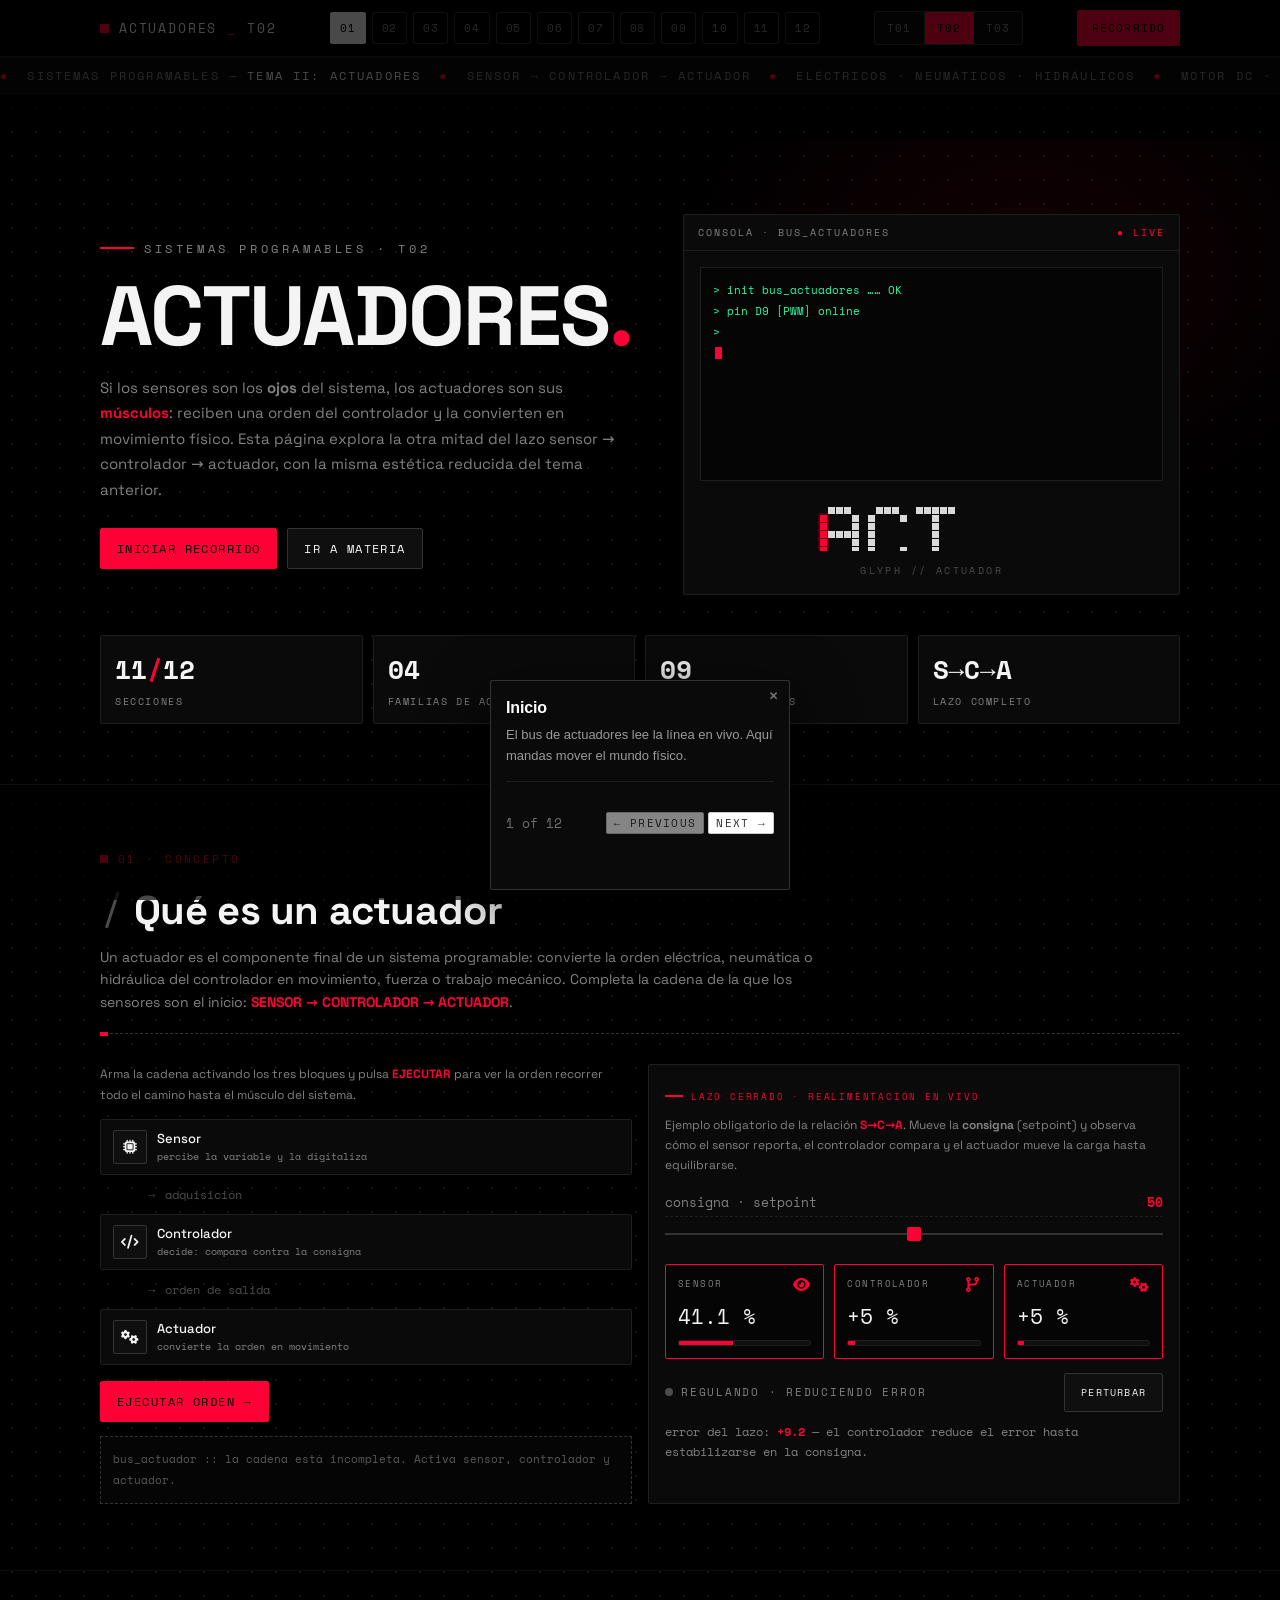
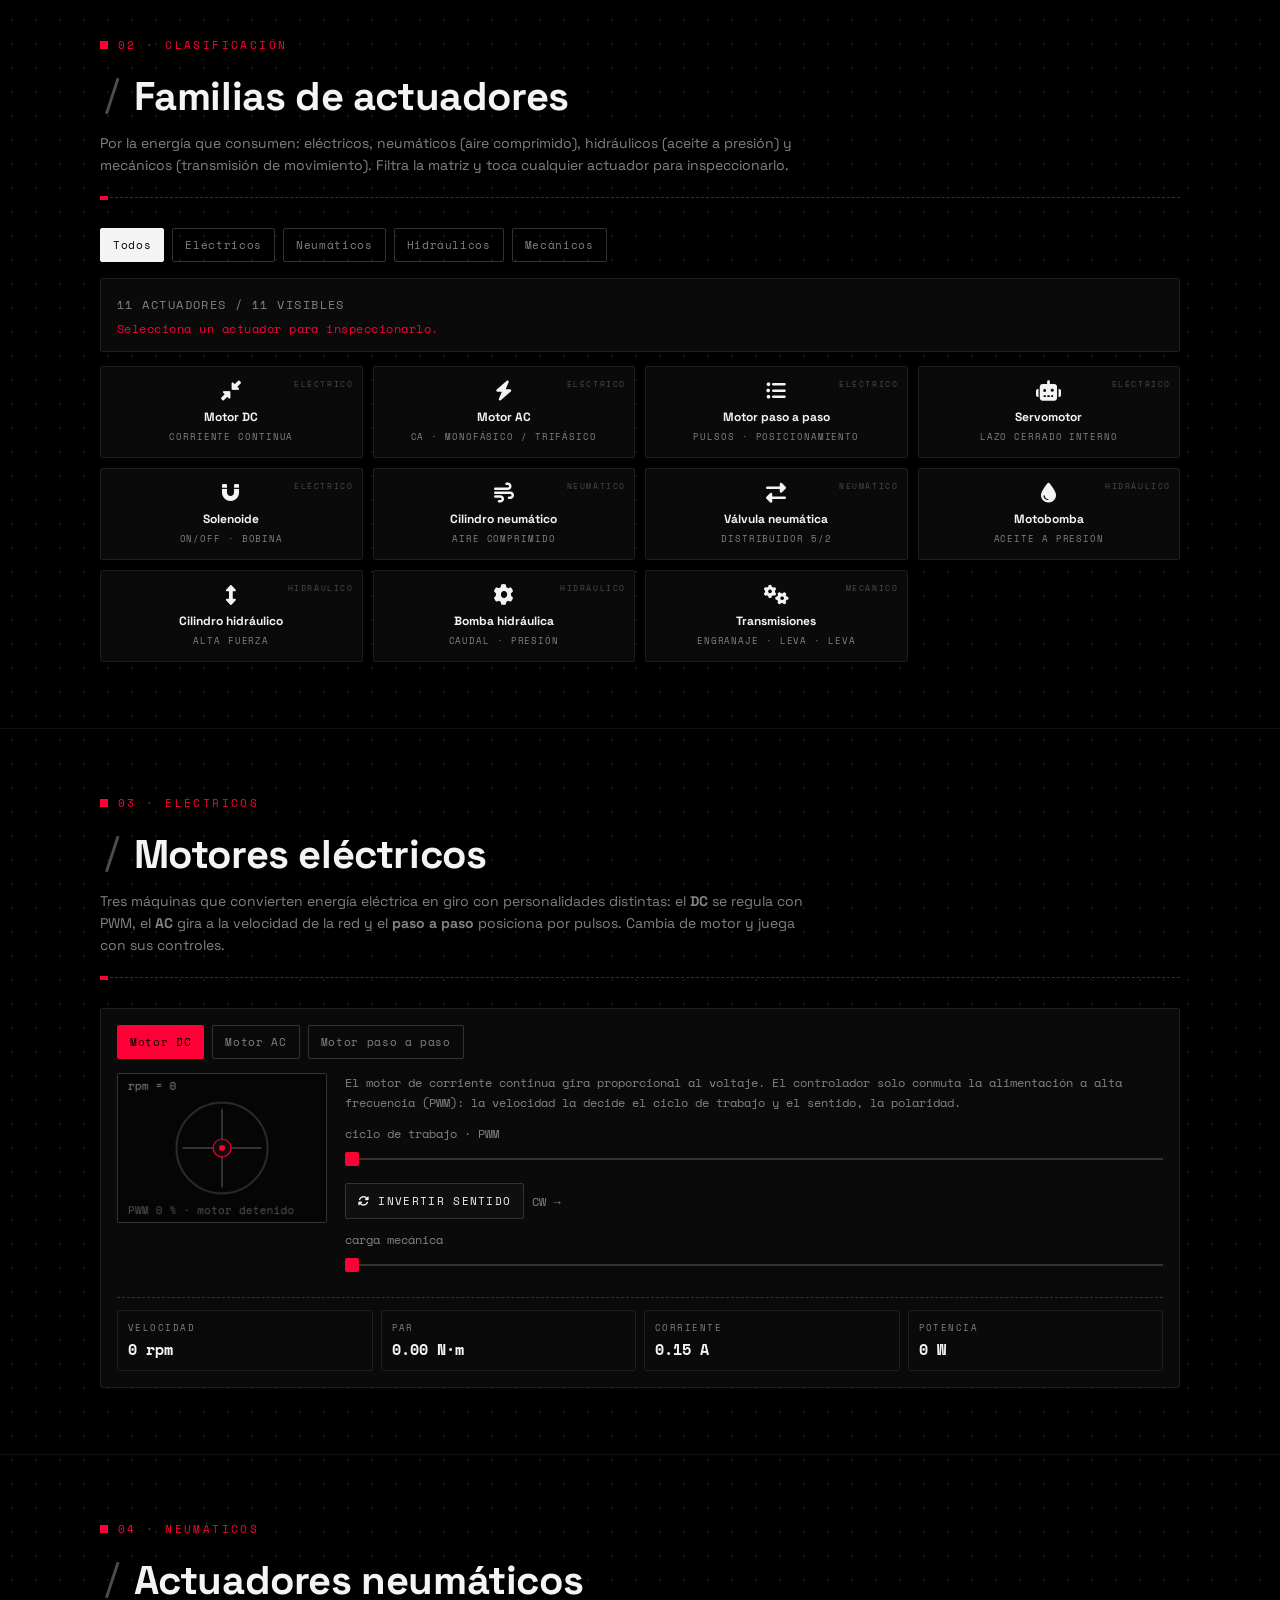
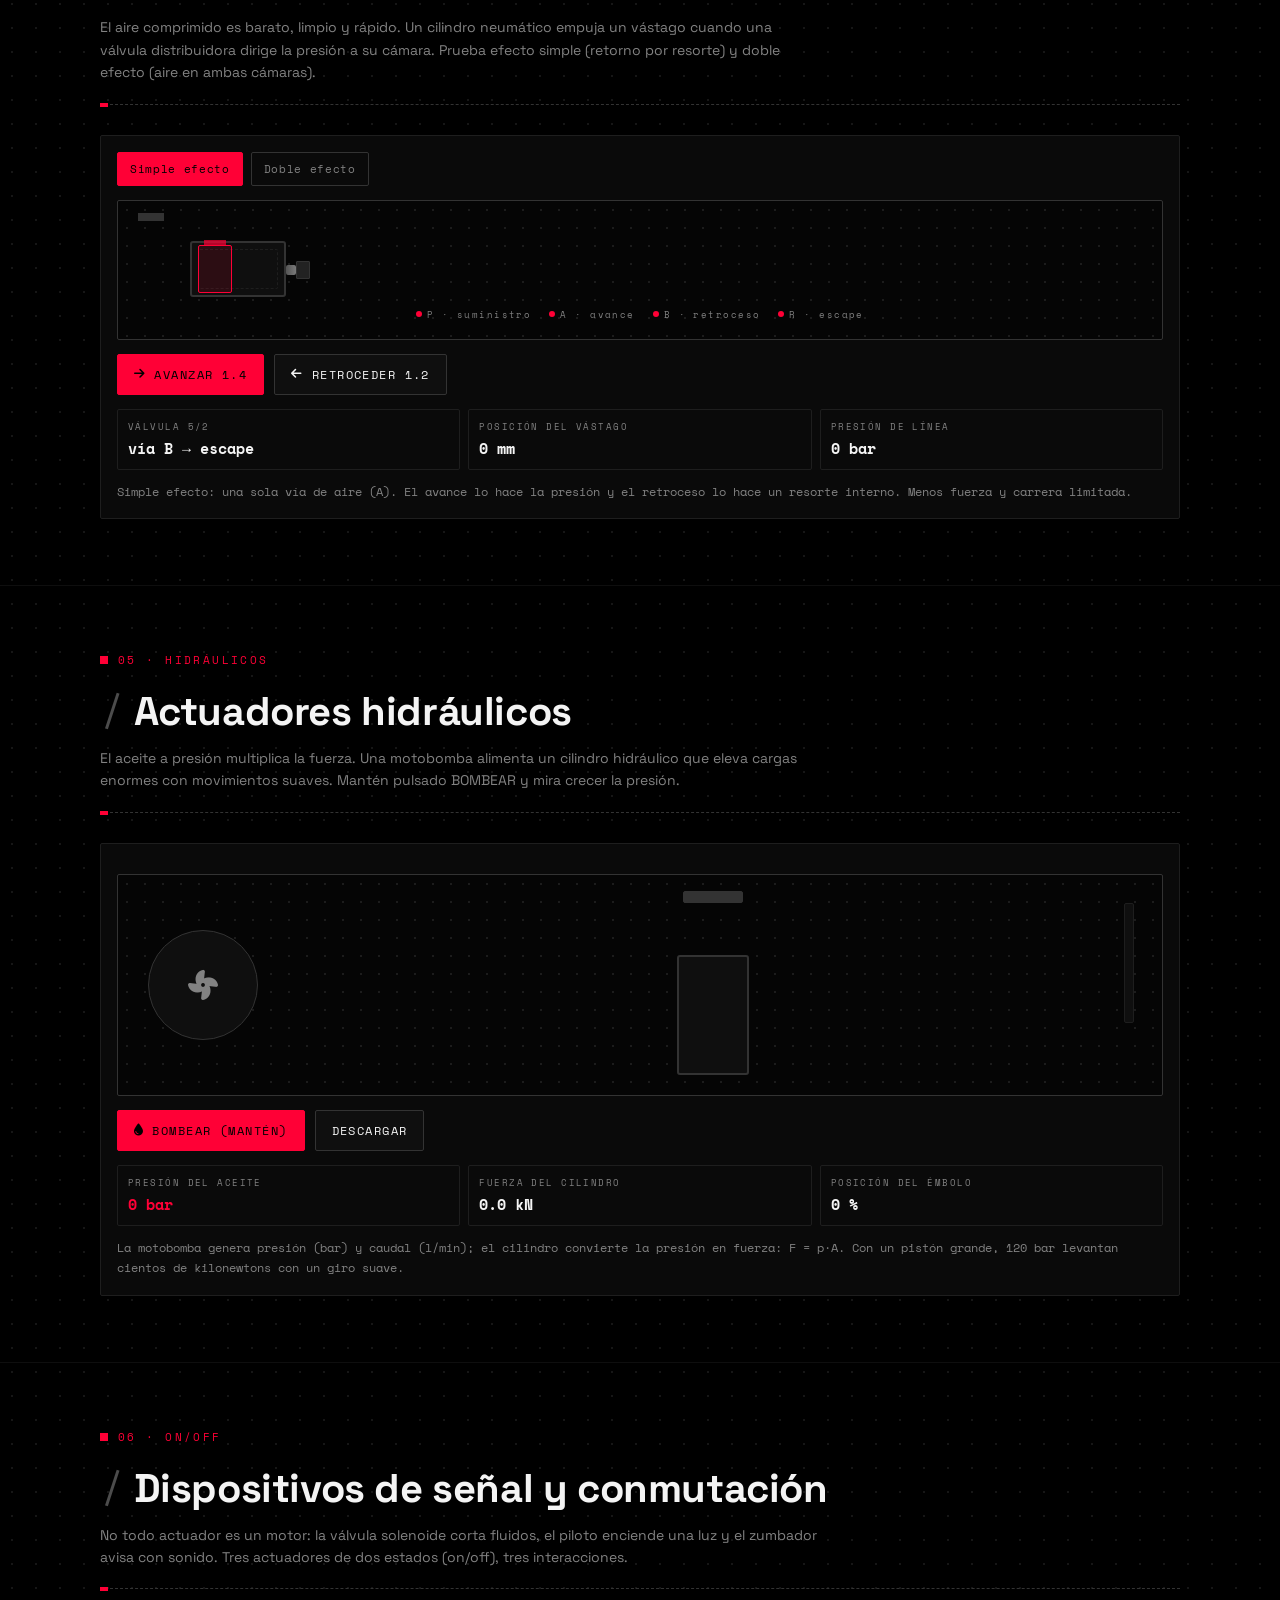
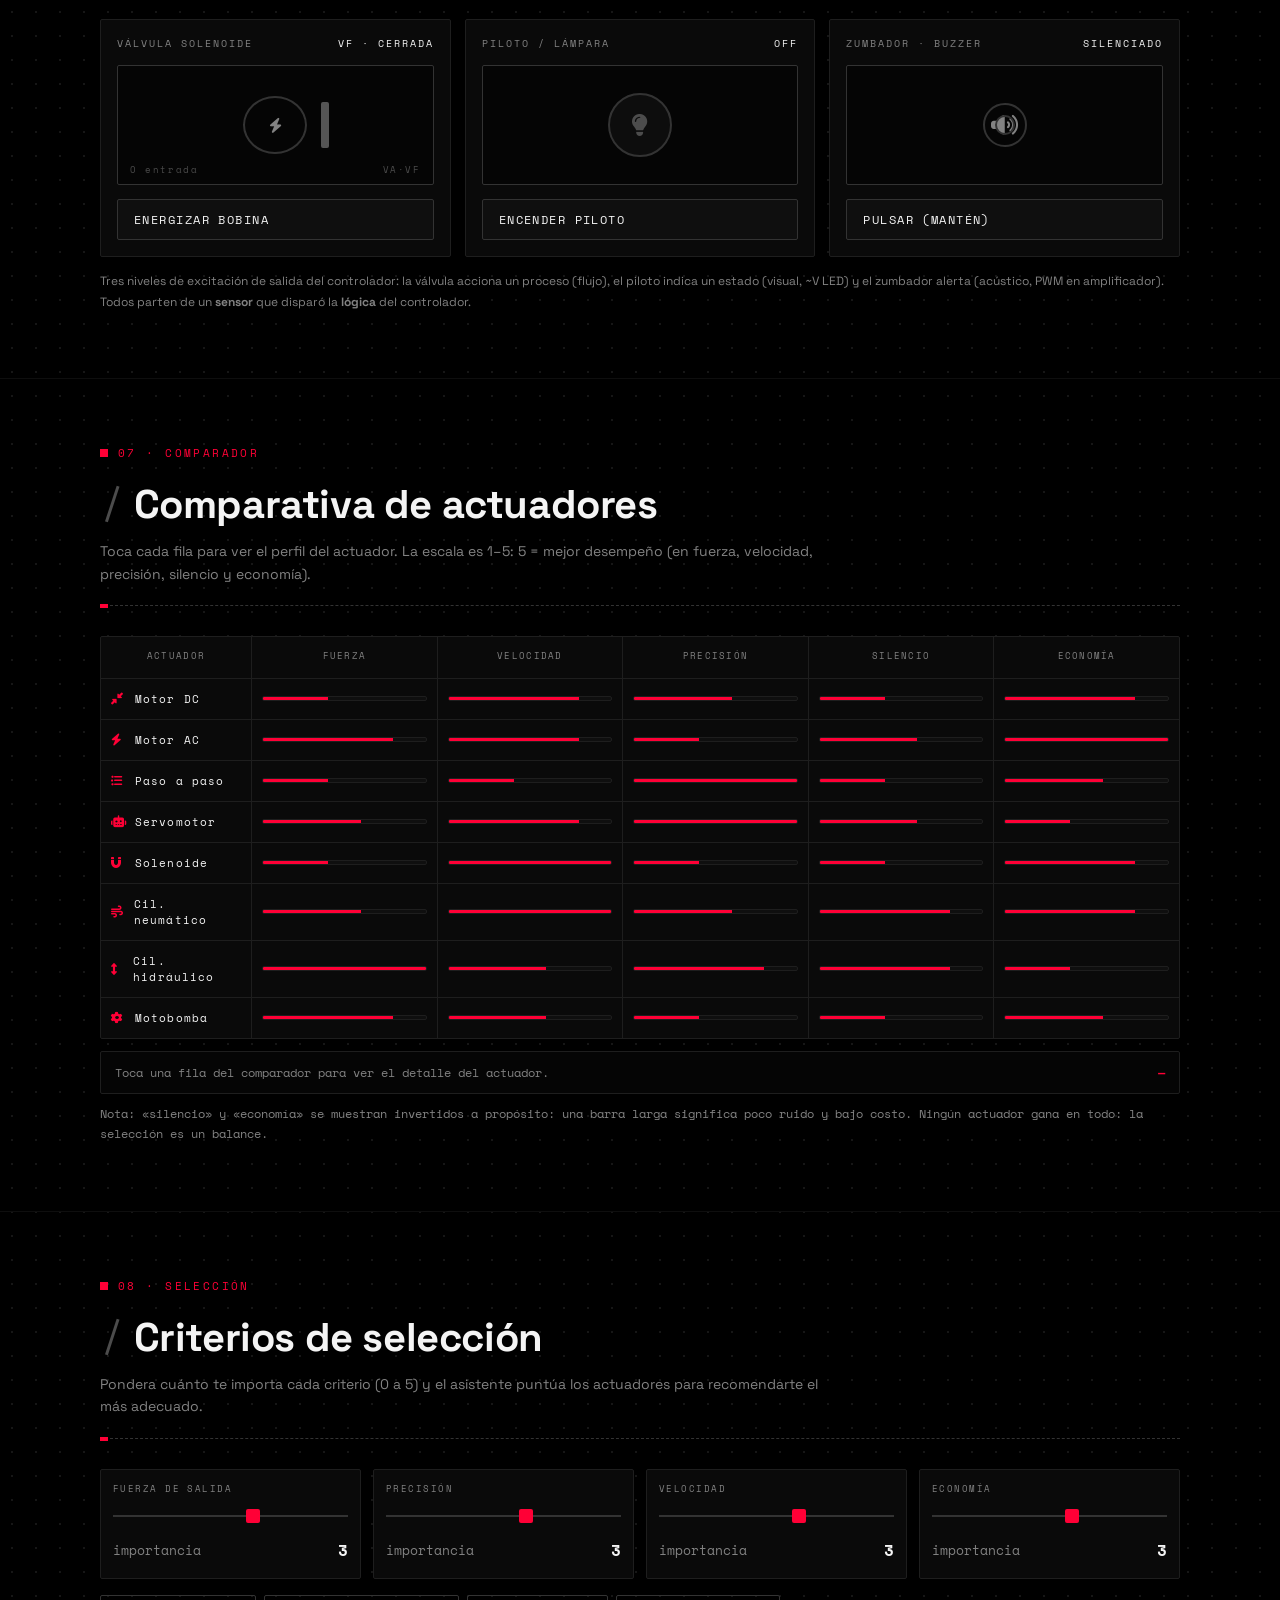
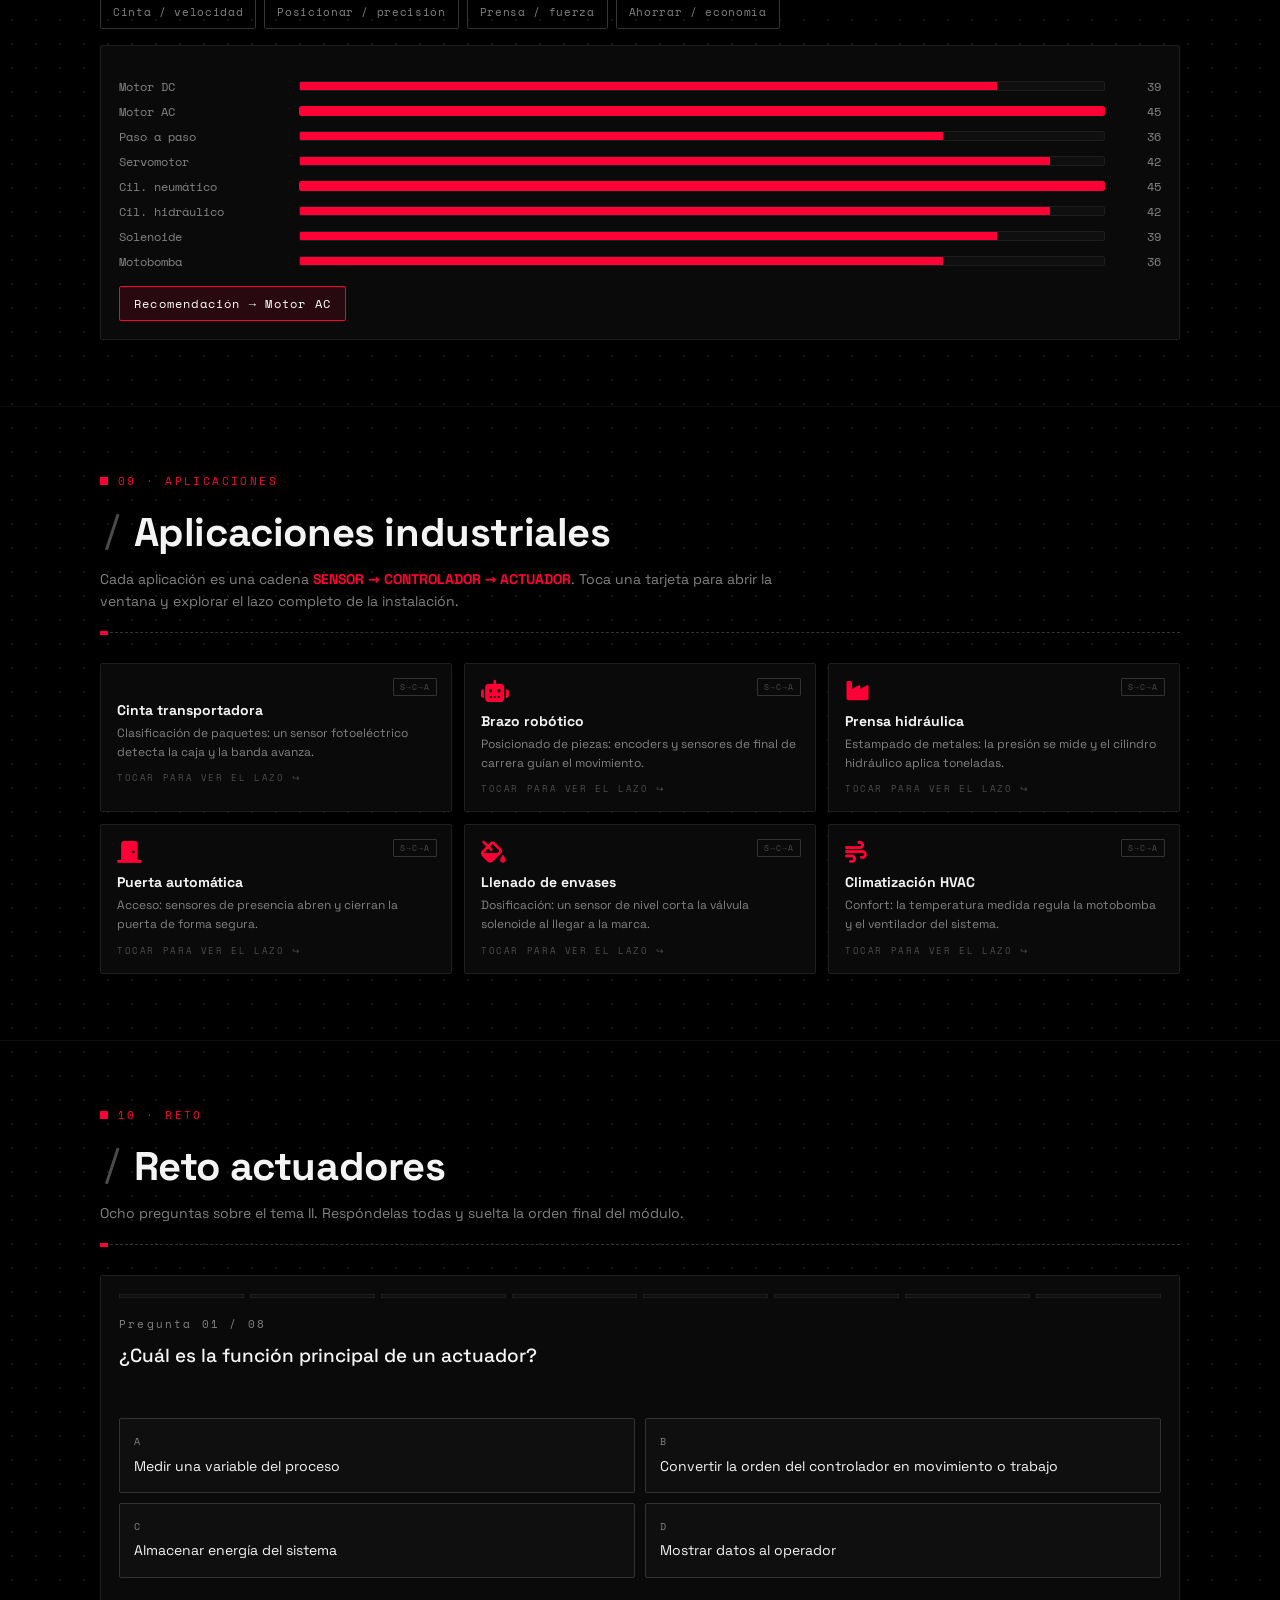
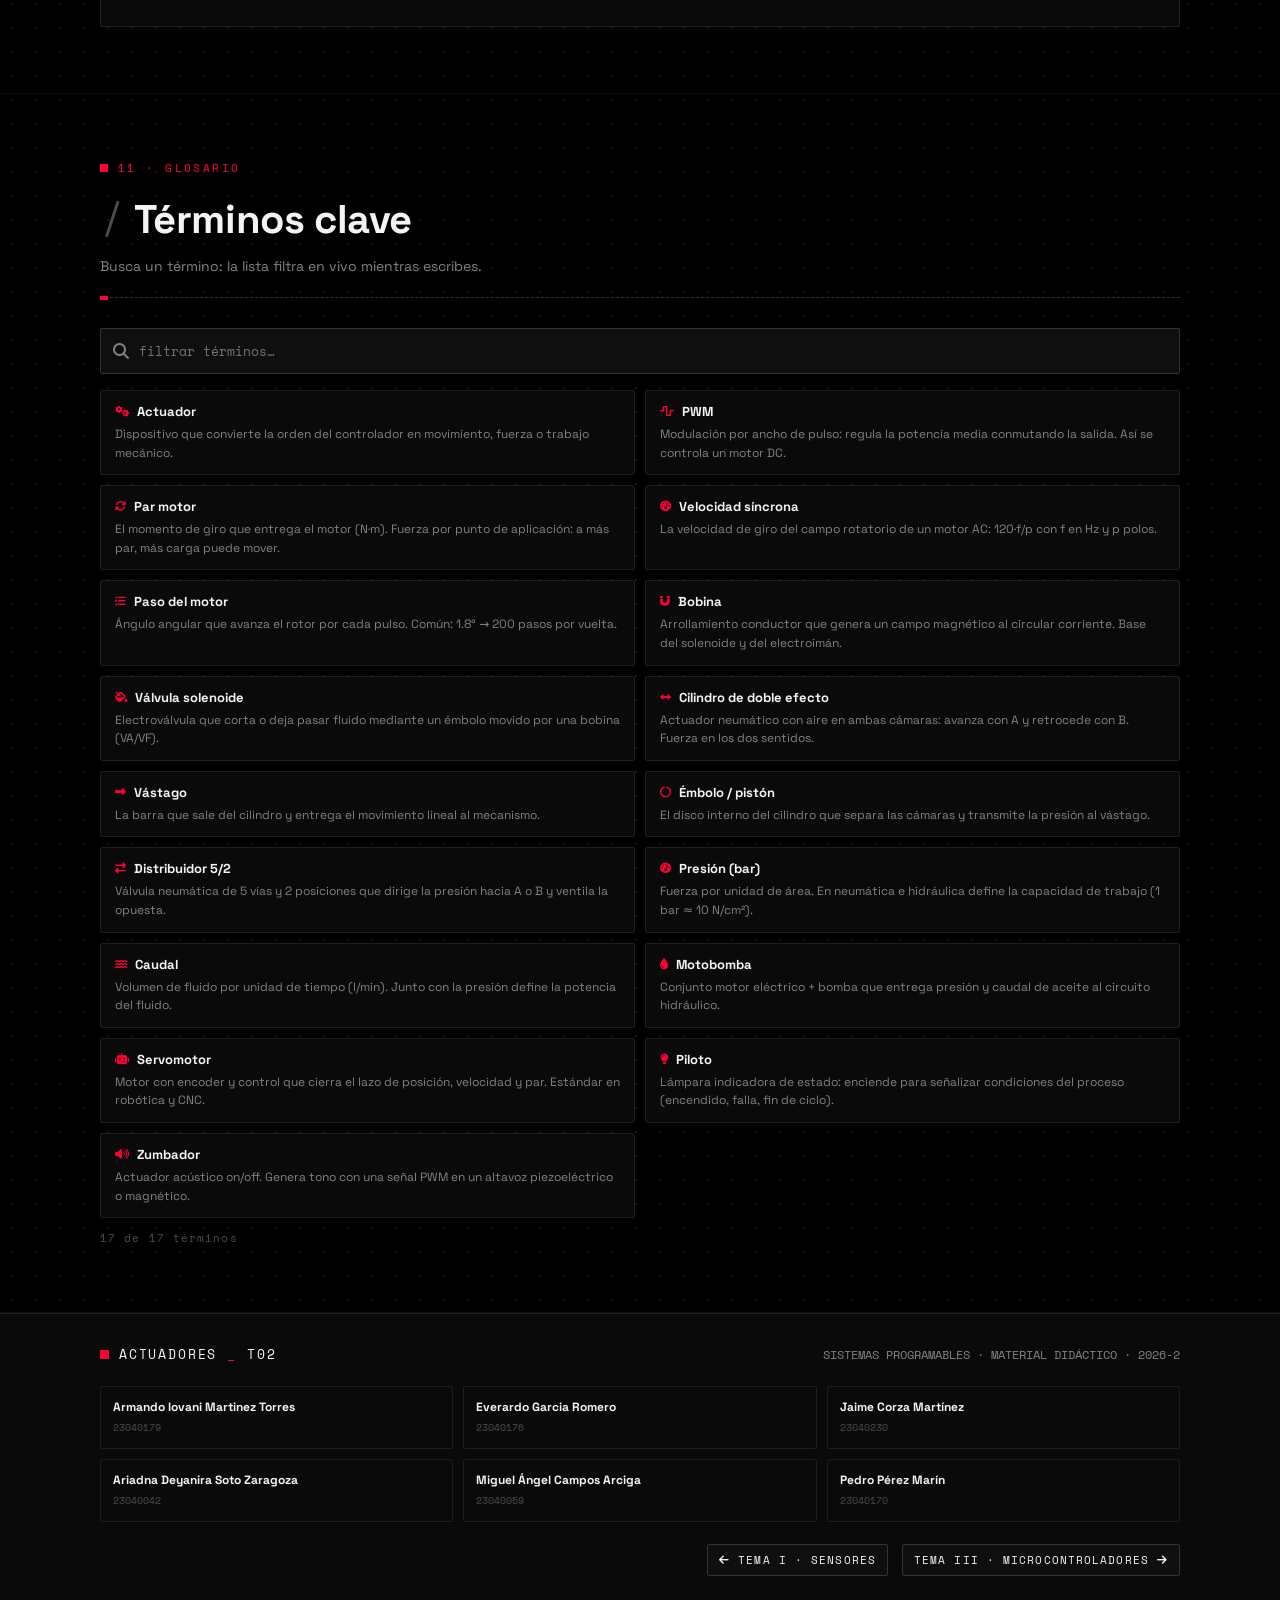
==== commit 17f4c65b: "tema 3" ====
--- a/tema2.html
+++ b/tema2.html
@@ -32,6 +32,7 @@
     <div class="theme-seg">
       <a href="index.html">T01</a>
       <a href="tema2.html" class="on">T02</a>
+      <a href="tema3.html">T03</a>
     </div>
     <button class="tour-btn" id="btnTour" type="button">Recorrido</button>
   </div>
@@ -540,6 +541,7 @@
     </div>
     <div class="foot-nav">
       <a class="btn" href="index.html"><i class="fas fa-arrow-left"></i> Tema I · Sensores</a>
+      <a class="btn" href="tema3.html">Tema III · Microcontroladores <i class="fas fa-arrow-right"></i></a>
     </div>
   </div>
 </footer>
